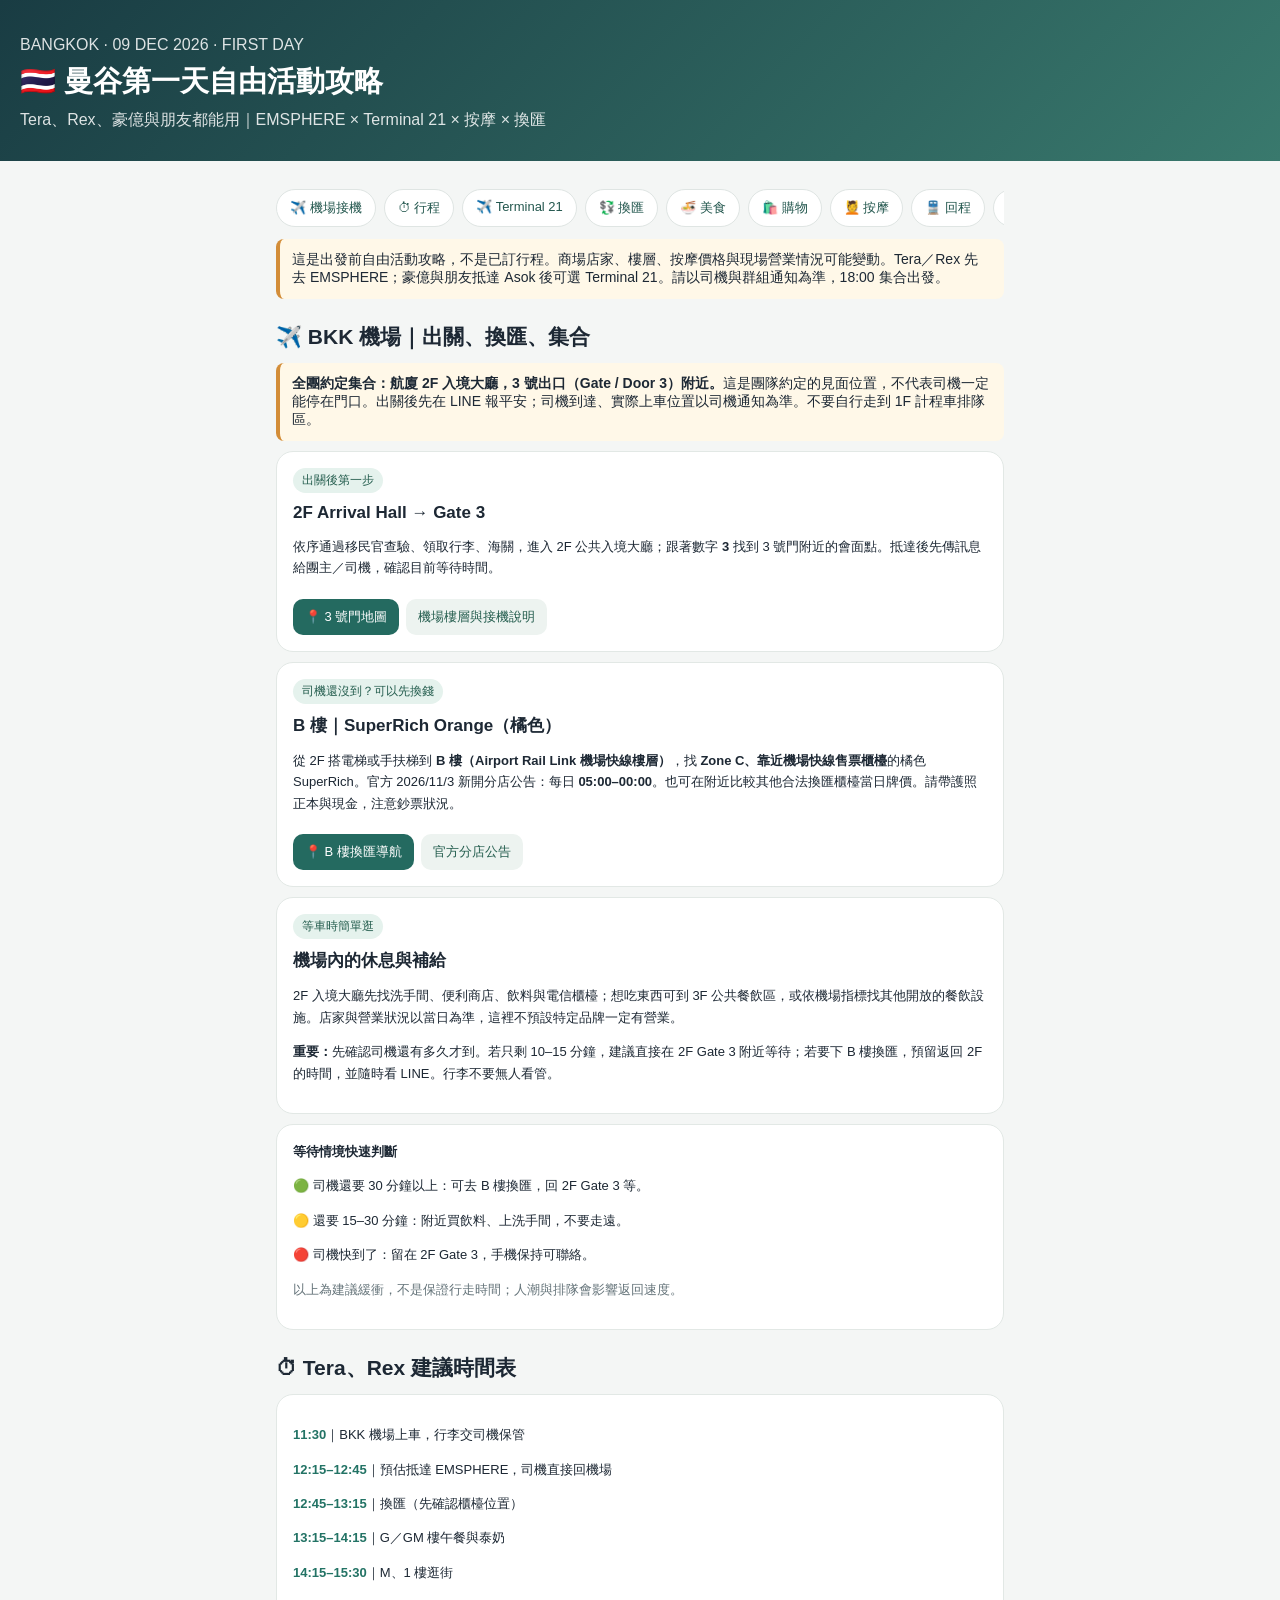
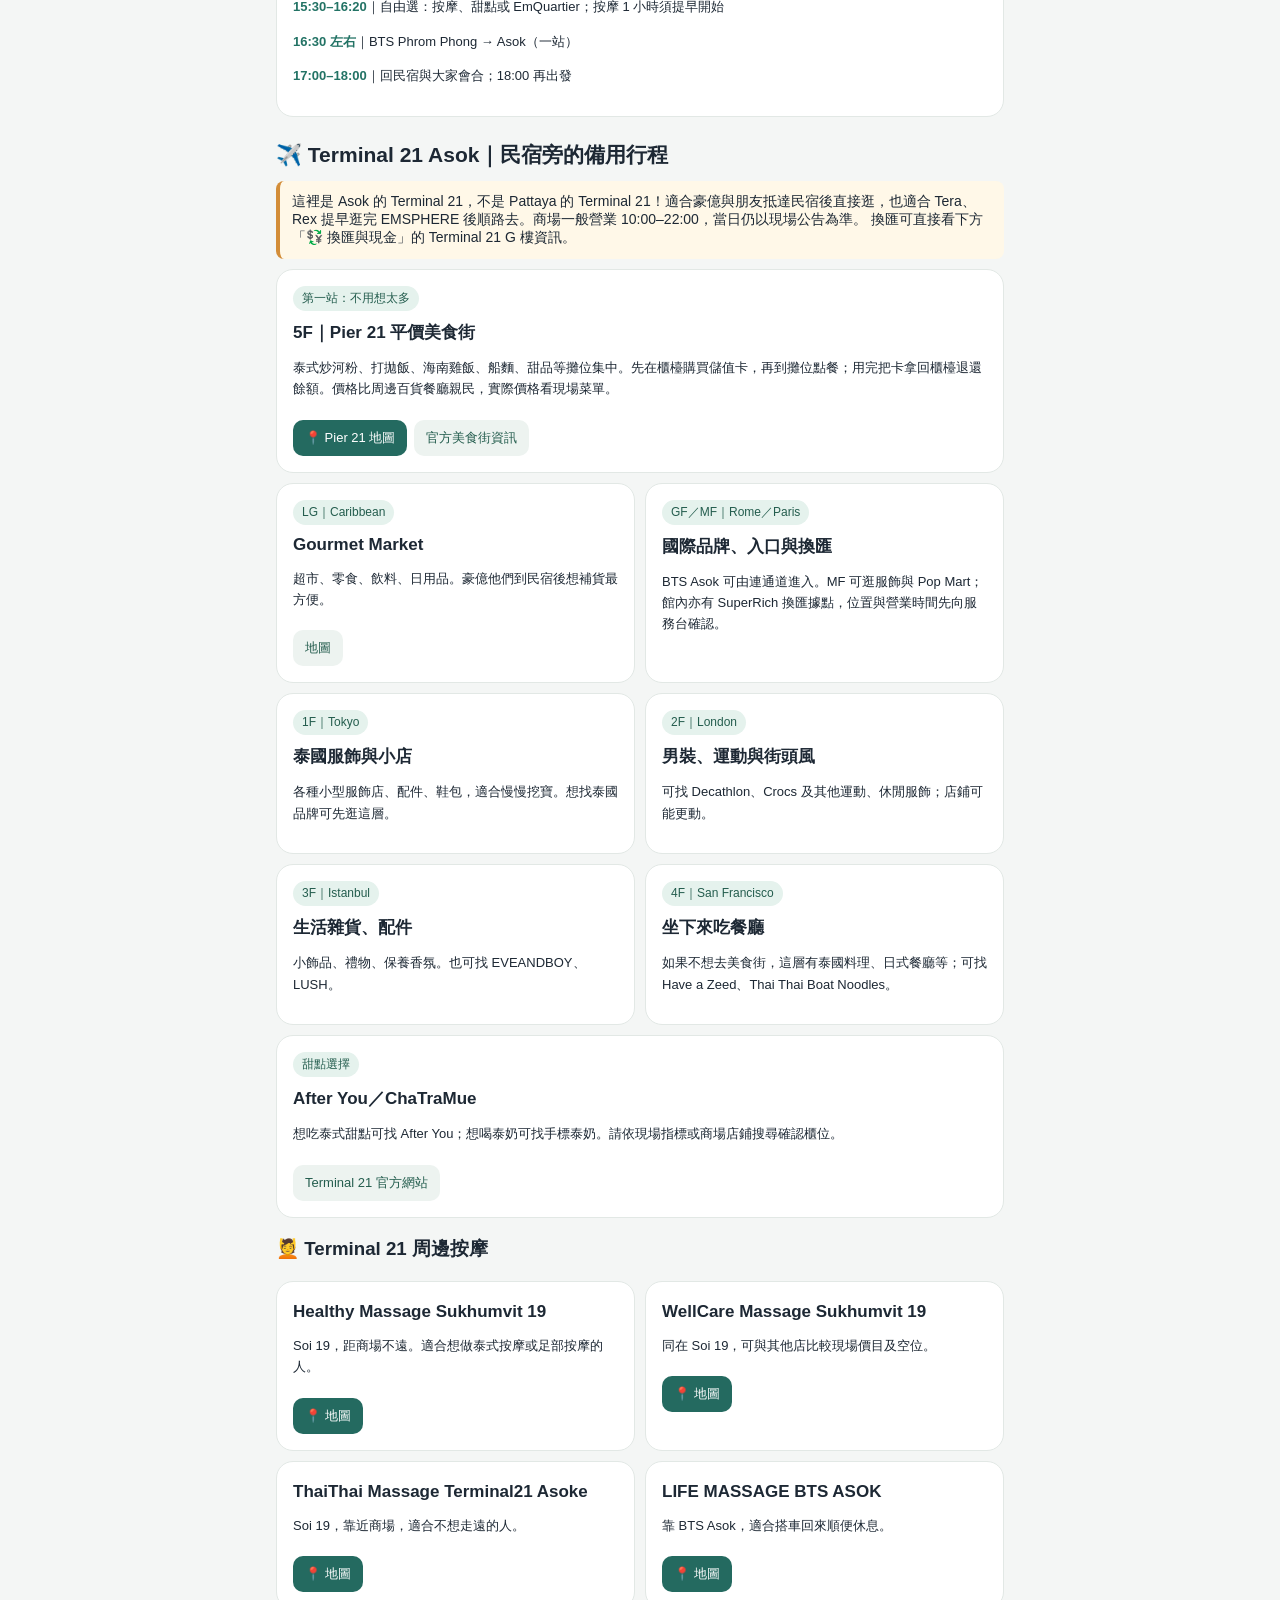
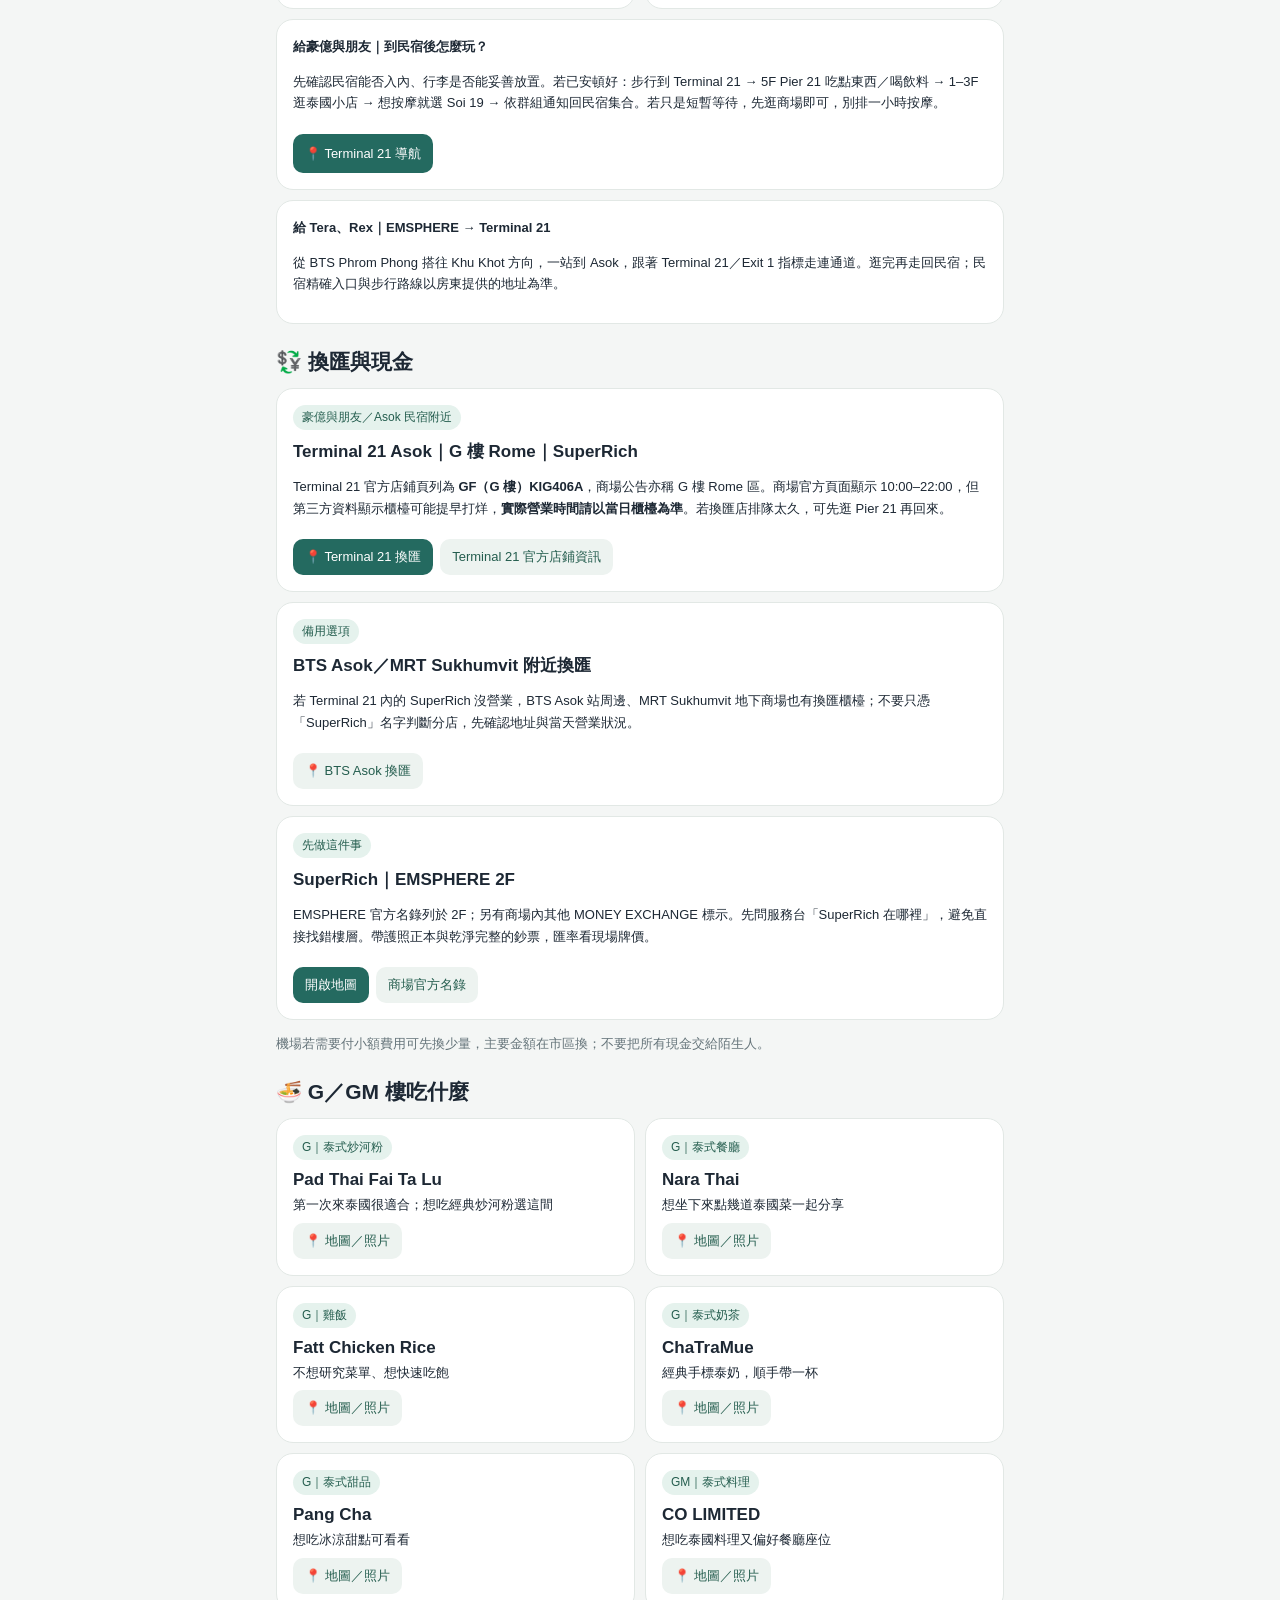
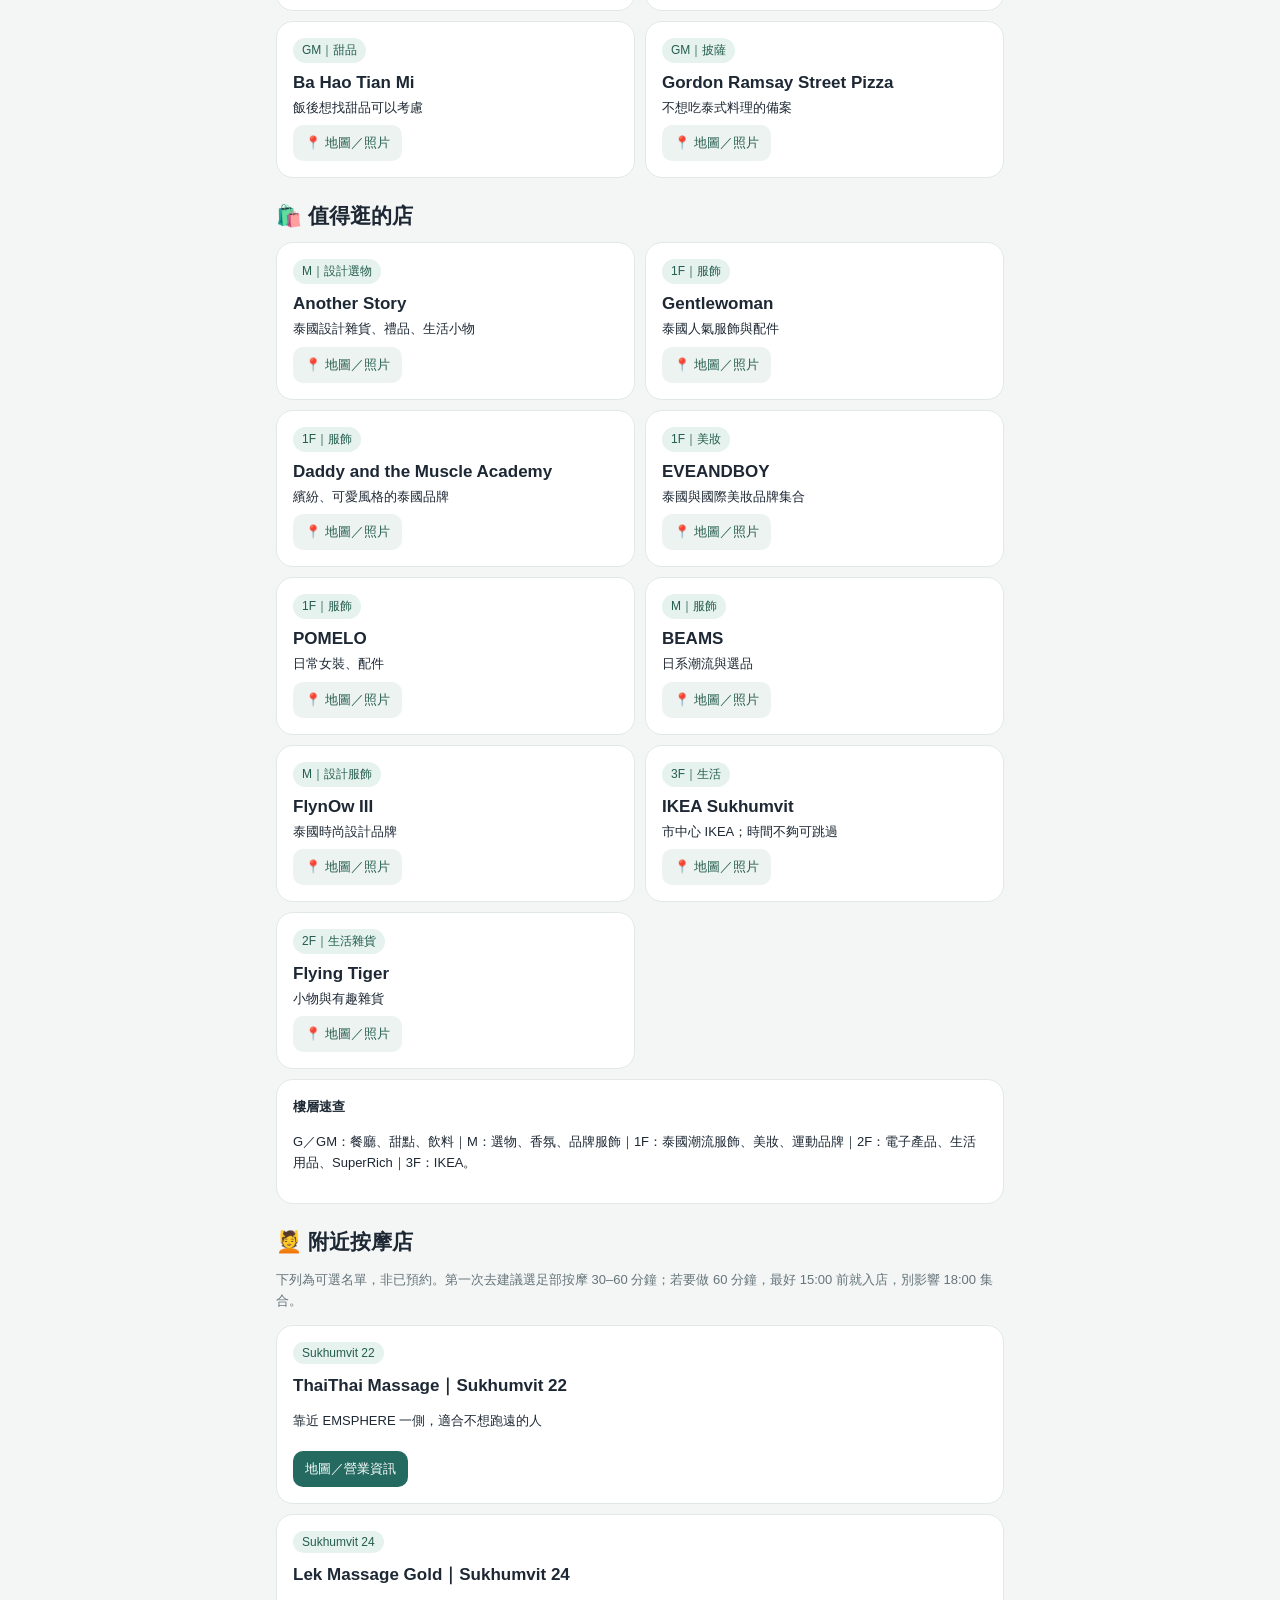
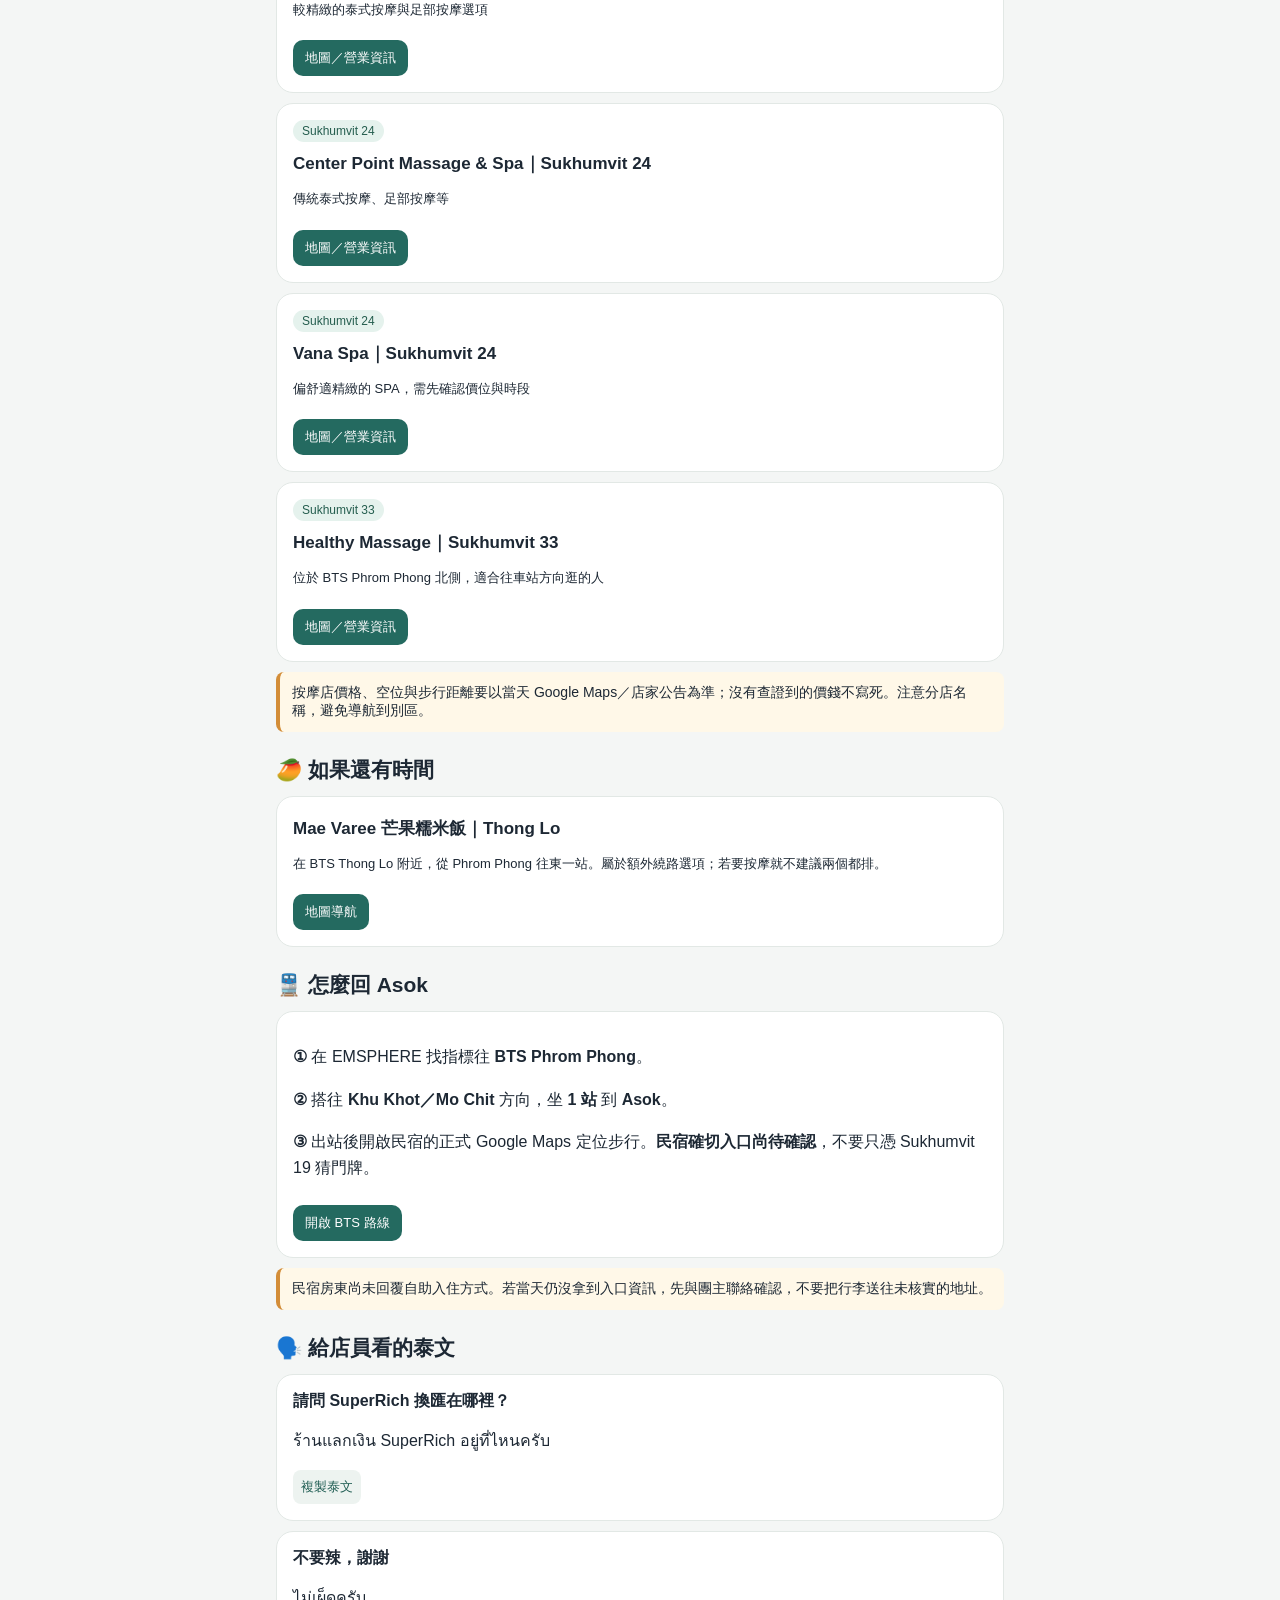
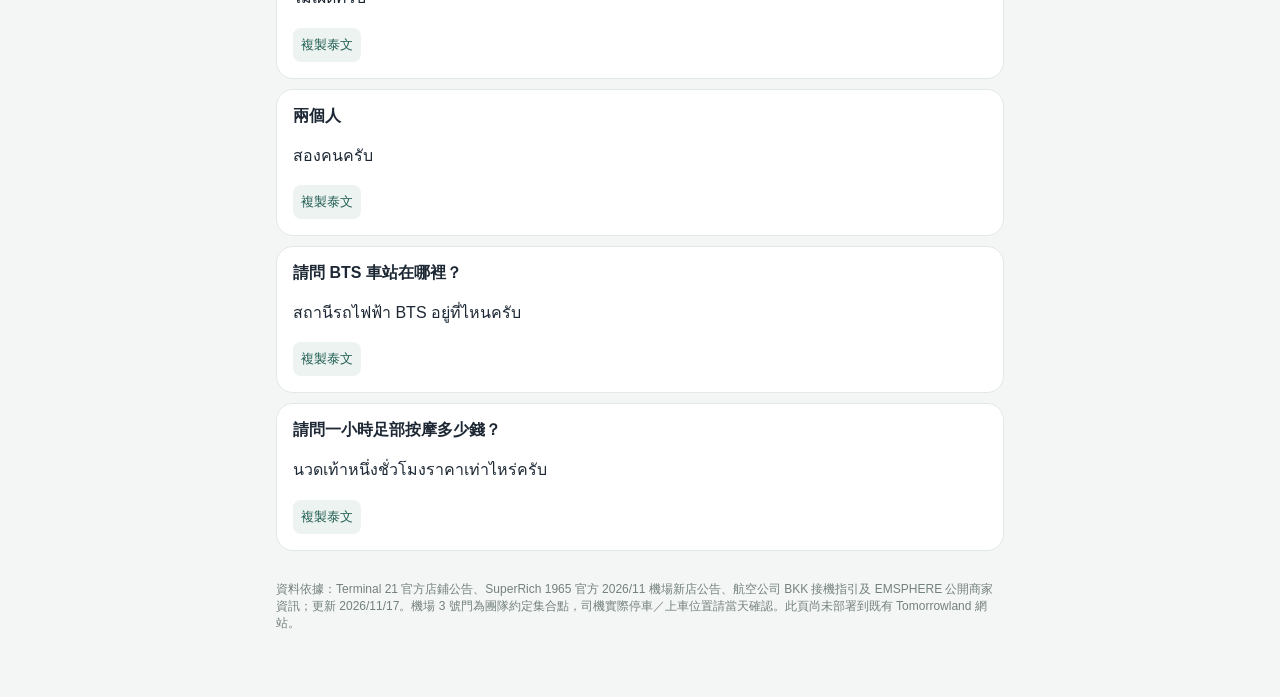
==== tera_rex_bangkok_guide.html @ 0cb1c737 "Test new Bangkok guide and website update" ====
<!DOCTYPE html>

<html lang="zh-Hant"><head><meta charset="utf-8"/><meta content="width=device-width,initial-scale=1" name="viewport"/><title>12/9 曼谷新手攻略｜EMSPHERE × Terminal 21</title><style>:root{font-family:-apple-system,BlinkMacSystemFont,'Noto Sans TC',sans-serif;color:#1d2834;background:#f4f6f5}*{box-sizing:border-box}body{margin:0}header{background:linear-gradient(135deg,#193c43,#39796d);color:white;padding:36px 20px 30px}main{max-width:760px;margin:auto;padding:16px 16px 65px}h1{font-size:29px;margin:8px 0}h2{font-size:21px;margin:24px 0 12px}.sub{opacity:.85}.nav{display:flex;gap:8px;overflow:auto;padding:12px 0;position:sticky;top:0;background:#f4f6f5;z-index:3}.nav a{white-space:nowrap;background:white;border:1px solid #dfe5e3;border-radius:30px;padding:9px 13px;text-decoration:none;color:#23574e;font-size:13px}.card{background:white;border:1px solid #e2e8e5;border-radius:17px;padding:16px;margin:10px 0;box-shadow:0 3px 10px #1232 0}.tag{display:inline-block;background:#e5f2ed;color:#245d4e;padding:4px 9px;border-radius:30px;font-size:12px;margin-bottom:6px}.muted{color:#65747a;font-size:13px}.btn{display:inline-block;padding:9px 12px;background:#246a60;color:white;text-decoration:none;border-radius:10px;font-size:13px;margin:7px 7px 0 0}.btn.secondary{background:#edf3f0;color:#245d4e}.time{font-weight:750;color:#237365}.itemtitle{font-weight:750;font-size:17px;margin:4px 0}.grid{display:grid;grid-template-columns:repeat(2,minmax(0,1fr));gap:10px}.grid .card{margin:0}.notice{border-left:4px solid #d38d38;padding:12px;background:#fff8e8;border-radius:8px;font-size:14px}.small{font-size:13px;line-height:1.65}p{line-height:1.65}button{border:0;background:#edf3f0;color:#225f55;padding:8px;border-radius:8px}footer{color:#73817d;font-size:12px;margin-top:30px}a{color:#236b61}details{background:white;border-radius:12px;padding:12px;margin:8px 0}summary{font-weight:650;cursor:pointer}@media(max-width:460px){.grid{grid-template-columns:1fr}header{padding-top:26px}h1{font-size:26px}}</style></head><body><header><div class="sub">BANGKOK · 09 DEC 2026 · FIRST DAY</div><h1>🇹🇭 曼谷第一天自由活動攻略</h1><div class="sub">Tera、Rex、豪億與朋友都能用｜EMSPHERE × Terminal 21 × 按摩 × 換匯</div></header><main><nav class="nav"><a href="#airport">✈️ 機場接機</a><a href="#route">⏱ 行程</a><a href="#terminal">✈️ Terminal 21</a><a href="#money">💱 換匯</a><a href="#food">🍜 美食</a><a href="#shop">🛍️ 購物</a><a href="#spa">💆 按摩</a><a href="#return">🚆 回程</a><a href="#thai">🗣️ 泰文</a></nav><div class="notice">這是出發前自由活動攻略，不是已訂行程。商場店家、樓層、按摩價格與現場營業情況可能變動。Tera／Rex 先去 EMSPHERE；豪億與朋友抵達 Asok 後可選 Terminal 21。請以司機與群組通知為準，18:00 集合出發。</div><section id="airport"><h2>✈️ BKK 機場｜出關、換匯、集合</h2><div class="notice"><strong>全團約定集合：航廈 2F 入境大廳，3 號出口（Gate / Door 3）附近。</strong>這是團隊約定的見面位置，不代表司機一定能停在門口。出關後先在 LINE 報平安；司機到達、實際上車位置以司機通知為準。不要自行走到 1F 計程車排隊區。</div><div class="card"><span class="tag">出關後第一步</span><div class="itemtitle">2F Arrival Hall → Gate 3</div><p class="small">依序通過移民官查驗、領取行李、海關，進入 2F 公共入境大廳；跟著數字 <strong>3</strong> 找到 3 號門附近的會面點。抵達後先傳訊息給團主／司機，確認目前等待時間。</p><a class="btn" href="https://www.google.com/maps/search/?api=1&amp;query=Suvarnabhumi+Airport+Arrival+Hall+Gate+3" rel="noopener" target="_blank">📍 3 號門地圖</a><a class="btn secondary" href="https://www.jal.co.jp/jp/en/inter/airport/bkk/info/" rel="noopener" target="_blank">機場樓層與接機說明</a></div><div class="card"><span class="tag">司機還沒到？可以先換錢</span><div class="itemtitle">B 樓｜SuperRich Orange（橘色）</div><p class="small">從 2F 搭電梯或手扶梯到 <strong>B 樓（Airport Rail Link 機場快線樓層）</strong>，找 <strong>Zone C、靠近機場快線售票櫃檯</strong>的橘色 SuperRich。官方 2026/11/3 新開分店公告：每日 <strong>05:00–00:00</strong>。也可在附近比較其他合法換匯櫃檯當日牌價。請帶護照正本與現金，注意鈔票狀況。</p><a class="btn" href="https://www.google.com/maps/search/?api=1&amp;query=SuperRich+Orange+Suvarnabhumi+Airport+Rail+Link+B+Floor+Zone+C" rel="noopener" target="_blank">📍 B 樓換匯導航</a><a class="btn secondary" href="https://www.superrich1965.com/en/news/airport-rail-link-now-open" rel="noopener" target="_blank">官方分店公告</a></div><div class="card"><span class="tag">等車時簡單逛</span><div class="itemtitle">機場內的休息與補給</div><p class="small">2F 入境大廳先找洗手間、便利商店、飲料與電信櫃檯；想吃東西可到 3F 公共餐飲區，或依機場指標找其他開放的餐飲設施。店家與營業狀況以當日為準，這裡不預設特定品牌一定有營業。</p><p class="small"><strong>重要：</strong>先確認司機還有多久才到。若只剩 10–15 分鐘，建議直接在 2F Gate 3 附近等待；若要下 B 樓換匯，預留返回 2F 的時間，並隨時看 LINE。行李不要無人看管。</p></div><div class="card small"><strong>等待情境快速判斷</strong><p>🟢 司機還要 30 分鐘以上：可去 B 樓換匯，回 2F Gate 3 等。</p><p>🟡 還要 15–30 分鐘：附近買飲料、上洗手間，不要走遠。</p><p>🔴 司機快到了：留在 2F Gate 3，手機保持可聯絡。</p><p class="muted">以上為建議緩衝，不是保證行走時間；人潮與排隊會影響返回速度。</p></div></section><section id="route"><h2>⏱ Tera、Rex 建議時間表</h2><div class="card small"><p><span class="time">11:30</span>｜BKK 機場上車，行李交司機保管</p><p><span class="time">12:15–12:45</span>｜預估抵達 EMSPHERE，司機直接回機場</p><p><span class="time">12:45–13:15</span>｜換匯（先確認櫃檯位置）</p><p><span class="time">13:15–14:15</span>｜G／GM 樓午餐與泰奶</p><p><span class="time">14:15–15:30</span>｜M、1 樓逛街</p><p><span class="time">15:30–16:20</span>｜自由選：按摩、甜點或 EmQuartier；按摩 1 小時須提早開始</p><p><span class="time">16:30 左右</span>｜BTS Phrom Phong → Asok（一站）</p><p><span class="time">17:00–18:00</span>｜回民宿與大家會合；18:00 再出發</p></div></section><section id="terminal"><h2>✈️ Terminal 21 Asok｜民宿旁的備用行程</h2><div class="notice">這裡是 Asok 的 Terminal 21，不是 Pattaya 的 Terminal 21！適合豪億與朋友抵達民宿後直接逛，也適合 Tera、Rex 提早逛完 EMSPHERE 後順路去。商場一般營業 10:00–22:00，當日仍以現場公告為準。 換匯可直接看下方「💱 換匯與現金」的 Terminal 21 G 樓資訊。</div><div class="card"><span class="tag">第一站：不用想太多</span><div class="itemtitle">5F｜Pier 21 平價美食街</div><p class="small">泰式炒河粉、打拋飯、海南雞飯、船麵、甜品等攤位集中。先在櫃檯購買儲值卡，再到攤位點餐；用完把卡拿回櫃檯退還餘額。價格比周邊百貨餐廳親民，實際價格看現場菜單。</p><a class="btn" href="https://www.google.com/maps/search/?api=1&amp;query=Pier+21+Food+Court+Terminal+21+Asok" rel="noopener" target="_blank">📍 Pier 21 地圖</a><a class="btn secondary" href="https://www.terminal21.co.th/asok/shop/pier21/en" rel="noopener" target="_blank">官方美食街資訊</a></div><div class="grid"><article class="card"><span class="tag">LG｜Caribbean</span><div class="itemtitle">Gourmet Market</div><p class="small">超市、零食、飲料、日用品。豪億他們到民宿後想補貨最方便。</p><a class="btn secondary" href="https://www.google.com/maps/search/?api=1&amp;query=Gourmet+Market+Terminal+21+Asok" rel="noopener" target="_blank">地圖</a></article><article class="card"><span class="tag">GF／MF｜Rome／Paris</span><div class="itemtitle">國際品牌、入口與換匯</div><p class="small">BTS Asok 可由連通道進入。MF 可逛服飾與 Pop Mart；館內亦有 SuperRich 換匯據點，位置與營業時間先向服務台確認。</p></article><article class="card"><span class="tag">1F｜Tokyo</span><div class="itemtitle">泰國服飾與小店</div><p class="small">各種小型服飾店、配件、鞋包，適合慢慢挖寶。想找泰國品牌可先逛這層。</p></article><article class="card"><span class="tag">2F｜London</span><div class="itemtitle">男裝、運動與街頭風</div><p class="small">可找 Decathlon、Crocs 及其他運動、休閒服飾；店鋪可能更動。</p></article><article class="card"><span class="tag">3F｜Istanbul</span><div class="itemtitle">生活雜貨、配件</div><p class="small">小飾品、禮物、保養香氛。也可找 EVEANDBOY、LUSH。</p></article><article class="card"><span class="tag">4F｜San Francisco</span><div class="itemtitle">坐下來吃餐廳</div><p class="small">如果不想去美食街，這層有泰國料理、日式餐廳等；可找 Have a Zeed、Thai Thai Boat Noodles。</p></article></div><div class="card"><span class="tag">甜點選擇</span><div class="itemtitle">After You／ChaTraMue</div><p class="small">想吃泰式甜點可找 After You；想喝泰奶可找手標泰奶。請依現場指標或商場店鋪搜尋確認櫃位。</p><a class="btn secondary" href="https://www.terminal21.co.th/asok/" rel="noopener" target="_blank">Terminal 21 官方網站</a></div><h3>💆 Terminal 21 周邊按摩</h3><div class="grid"><article class="card"><div class="itemtitle">Healthy Massage Sukhumvit 19</div><p class="small">Soi 19，距商場不遠。適合想做泰式按摩或足部按摩的人。</p><a class="btn" href="https://www.google.com/maps/search/?api=1&amp;query=Healthy+Massage+Sukhumvit+19+Bangkok" rel="noopener" target="_blank">📍 地圖</a></article><article class="card"><div class="itemtitle">WellCare Massage Sukhumvit 19</div><p class="small">同在 Soi 19，可與其他店比較現場價目及空位。</p><a class="btn" href="https://www.google.com/maps/search/?api=1&amp;query=WellCare+Massage+Sukhumvit+19+Bangkok" rel="noopener" target="_blank">📍 地圖</a></article><article class="card"><div class="itemtitle">ThaiThai Massage Terminal21 Asoke</div><p class="small">Soi 19，靠近商場，適合不想走遠的人。</p><a class="btn" href="https://www.google.com/maps/search/?api=1&amp;query=ThaiThai+Massage+Terminal21+Asoke" rel="noopener" target="_blank">📍 地圖</a></article><article class="card"><div class="itemtitle">LIFE MASSAGE BTS ASOK</div><p class="small">靠 BTS Asok，適合搭車回來順便休息。</p><a class="btn" href="https://www.google.com/maps/search/?api=1&amp;query=LIFE+MASSAGE+BTS+ASOK+Bangkok" rel="noopener" target="_blank">📍 地圖</a></article></div><div class="card small"><strong>給豪億與朋友｜到民宿後怎麼玩？</strong><p>先確認民宿能否入內、行李是否能妥善放置。若已安頓好：步行到 Terminal 21 → 5F Pier 21 吃點東西／喝飲料 → 1–3F 逛泰國小店 → 想按摩就選 Soi 19 → 依群組通知回民宿集合。若只是短暫等待，先逛商場即可，別排一小時按摩。</p><a class="btn" href="https://www.google.com/maps/search/?api=1&amp;query=Terminal+21+Asok+Bangkok" rel="noopener" target="_blank">📍 Terminal 21 導航</a></div><div class="card small"><strong>給 Tera、Rex｜EMSPHERE → Terminal 21</strong><p>從 BTS Phrom Phong 搭往 Khu Khot 方向，一站到 Asok，跟著 Terminal 21／Exit 1 指標走連通道。逛完再走回民宿；民宿精確入口與步行路線以房東提供的地址為準。</p></div></section><section id="money"><h2>💱 換匯與現金</h2><div class="card"><span class="tag">豪億與朋友／Asok 民宿附近</span><div class="itemtitle">Terminal 21 Asok｜G 樓 Rome｜SuperRich</div><p class="small">Terminal 21 官方店鋪頁列為 <strong>GF（G 樓）KIG406A</strong>，商場公告亦稱 G 樓 Rome 區。商場官方頁面顯示 10:00–22:00，但第三方資料顯示櫃檯可能提早打烊，<strong>實際營業時間請以當日櫃檯為準</strong>。若換匯店排隊太久，可先逛 Pier 21 再回來。</p><a class="btn" href="https://www.google.com/maps/search/?api=1&amp;query=Superrich+Thailand+Terminal+21+Asok+G+Floor" rel="noopener" target="_blank">📍 Terminal 21 換匯</a><a class="btn secondary" href="https://www.terminal21.co.th/asok/shop/detail/en/1144/superrich" rel="noopener" target="_blank">Terminal 21 官方店鋪資訊</a></div><div class="card"><span class="tag">備用選項</span><div class="itemtitle">BTS Asok／MRT Sukhumvit 附近換匯</div><p class="small">若 Terminal 21 內的 SuperRich 沒營業，BTS Asok 站周邊、MRT Sukhumvit 地下商場也有換匯櫃檯；不要只憑「SuperRich」名字判斷分店，先確認地址與當天營業狀況。</p><a class="btn secondary" href="https://www.google.com/maps/search/?api=1&amp;query=SuperRich+Exchange+BTS+Asok+Station" rel="noopener" target="_blank">📍 BTS Asok 換匯</a></div><div class="card"><span class="tag">先做這件事</span><div class="itemtitle">SuperRich｜EMSPHERE 2F</div><p class="small">EMSPHERE 官方名錄列於 2F；另有商場內其他 MONEY EXCHANGE 標示。先問服務台「SuperRich 在哪裡」，避免直接找錯樓層。帶護照正本與乾淨完整的鈔票，匯率看現場牌價。</p><a class="btn" href="https://www.google.com/maps/search/?api=1&amp;query=SuperRich+EMSPHERE+Bangkok" target="_blank">開啟地圖</a><a class="btn secondary" href="https://emsphere.co.th/directory/" target="_blank">商場官方名錄</a></div><p class="muted">機場若需要付小額費用可先換少量，主要金額在市區換；不要把所有現金交給陌生人。</p></section><section id="food"><h2>🍜 G／GM 樓吃什麼</h2><div class="grid" id="foods"></div></section><section id="shop"><h2>🛍️ 值得逛的店</h2><div class="grid" id="shops"></div><div class="card small"><strong>樓層速查</strong><p>G／GM：餐廳、甜點、飲料｜M：選物、香氛、品牌服飾｜1F：泰國潮流服飾、美妝、運動品牌｜2F：電子產品、生活用品、SuperRich｜3F：IKEA。</p></div></section><section id="spa"><h2>💆 附近按摩店</h2><p class="muted">下列為可選名單，非已預約。第一次去建議選足部按摩 30–60 分鐘；若要做 60 分鐘，最好 15:00 前就入店，別影響 18:00 集合。</p><div id="spas"></div><div class="notice">按摩店價格、空位與步行距離要以當天 Google Maps／店家公告為準；沒有查證到的價錢不寫死。注意分店名稱，避免導航到別區。</div></section><section id="extra"><h2>🥭 如果還有時間</h2><div class="card"><div class="itemtitle">Mae Varee 芒果糯米飯｜Thong Lo</div><p class="small">在 BTS Thong Lo 附近，從 Phrom Phong 往東一站。屬於額外繞路選項；若要按摩就不建議兩個都排。</p><a class="btn" href="https://www.google.com/maps/search/?api=1&amp;query=Mae+Varee+Mango+Sticky+Rice+Thong+Lo" target="_blank">地圖導航</a></div></section><section id="return"><h2>🚆 怎麼回 Asok</h2><div class="card"><p><strong>①</strong> 在 EMSPHERE 找指標往 <strong>BTS Phrom Phong</strong>。</p><p><strong>②</strong> 搭往 <strong>Khu Khot／Mo Chit</strong> 方向，坐 <strong>1 站</strong> 到 <strong>Asok</strong>。</p><p><strong>③</strong> 出站後開啟民宿的正式 Google Maps 定位步行。<strong>民宿確切入口尚待確認</strong>，不要只憑 Sukhumvit 19 猜門牌。</p><a class="btn" href="https://www.google.com/maps/dir/?api=1&amp;origin=BTS+Phrom+Phong+Bangkok&amp;destination=BTS+Asok+Bangkok&amp;travelmode=transit" target="_blank">開啟 BTS 路線</a></div><div class="notice">民宿房東尚未回覆自助入住方式。若當天仍沒拿到入口資訊，先與團主聯絡確認，不要把行李送往未核實的地址。</div></section><section id="thai"><h2>🗣️ 給店員看的泰文</h2><div id="phrases"></div></section><footer>資料依據：Terminal 21 官方店鋪公告、SuperRich 1965 官方 2026/11 機場新店公告、航空公司 BKK 接機指引及 EMSPHERE 公開商家資訊；更新 2026/11/17。機場 3 號門為團隊約定集合點，司機實際停車／上車位置請當天確認。此頁尚未部署到既有 Tomorrowland 網站。</footer></main><script>const food=[['Pad Thai Fai Ta Lu','G｜泰式炒河粉','第一次來泰國很適合；想吃經典炒河粉選這間'],['Nara Thai','G｜泰式餐廳','想坐下來點幾道泰國菜一起分享'],['Fatt Chicken Rice','G｜雞飯','不想研究菜單、想快速吃飽'],['ChaTraMue','G｜泰式奶茶','經典手標泰奶，順手帶一杯'],['Pang Cha','G｜泰式甜品','想吃冰涼甜點可看看'],['CO LIMITED','GM｜泰式料理','想吃泰國料理又偏好餐廳座位'],['Ba Hao Tian Mi','GM｜甜品','飯後想找甜品可以考慮'],['Gordon Ramsay Street Pizza','GM｜披薩','不想吃泰式料理的備案']];const shops=[['Another Story','M｜設計選物','泰國設計雜貨、禮品、生活小物'],['Gentlewoman','1F｜服飾','泰國人氣服飾與配件'],['Daddy and the Muscle Academy','1F｜服飾','繽紛、可愛風格的泰國品牌'],['EVEANDBOY','1F｜美妝','泰國與國際美妝品牌集合'],['POMELO','1F｜服飾','日常女裝、配件'],['BEAMS','M｜服飾','日系潮流與選品'],['FlynOw III','M｜設計服飾','泰國時尚設計品牌'],['IKEA Sukhumvit','3F｜生活','市中心 IKEA；時間不夠可跳過'],['Flying Tiger','2F｜生活雜貨','小物與有趣雜貨']];const spas=[['ThaiThai Massage｜Sukhumvit 22','Sukhumvit 22','靠近 EMSPHERE 一側，適合不想跑遠的人'],['Lek Massage Gold｜Sukhumvit 24','Sukhumvit 24','較精緻的泰式按摩與足部按摩選項'],['Center Point Massage & Spa｜Sukhumvit 24','Sukhumvit 24','傳統泰式按摩、足部按摩等'],['Vana Spa｜Sukhumvit 24','Sukhumvit 24','偏舒適精緻的 SPA，需先確認價位與時段'],['Healthy Massage｜Sukhumvit 33','Sukhumvit 33','位於 BTS Phrom Phong 北側，適合往車站方向逛的人']];function card(x){let q=encodeURIComponent(x[0]+' EMSPHERE Bangkok');return `<article class="card"><span class="tag">${x[1]}</span><div class="itemtitle">${x[0]}</div><div class="small">${x[2]}</div><a class="btn secondary" href="https://www.google.com/maps/search/?api=1&query=${q}" target="_blank">📍 地圖／照片</a></article>`}document.getElementById('foods').innerHTML=food.map(card).join('');document.getElementById('shops').innerHTML=shops.map(card).join('');document.getElementById('spas').innerHTML=spas.map(x=>`<article class="card"><span class="tag">${x[1]}</span><div class="itemtitle">${x[0]}</div><p class="small">${x[2]}</p><a class="btn" href="https://www.google.com/maps/search/?api=1&query=${encodeURIComponent(x[0]+' Bangkok')}" target="_blank">地圖／營業資訊</a></article>`).join('');const phrases=[['請問 SuperRich 換匯在哪裡？','ร้านแลกเงิน SuperRich อยู่ที่ไหนครับ'],['不要辣，謝謝','ไม่เผ็ดครับ'],['兩個人','สองคนครับ'],['請問 BTS 車站在哪裡？','สถานีรถไฟฟ้า BTS อยู่ที่ไหนครับ'],['請問一小時足部按摩多少錢？','นวดเท้าหนึ่งชั่วโมงราคาเท่าไหร่ครับ']];document.getElementById('phrases').innerHTML=phrases.map(x=>`<div class="card"><strong>${x[0]}</strong><p lang="th">${x[1]}</p><button onclick="navigator.clipboard?.writeText(this.previousElementSibling.textContent);this.textContent='已複製'">複製泰文</button></div>`).join('');</script></body></html>
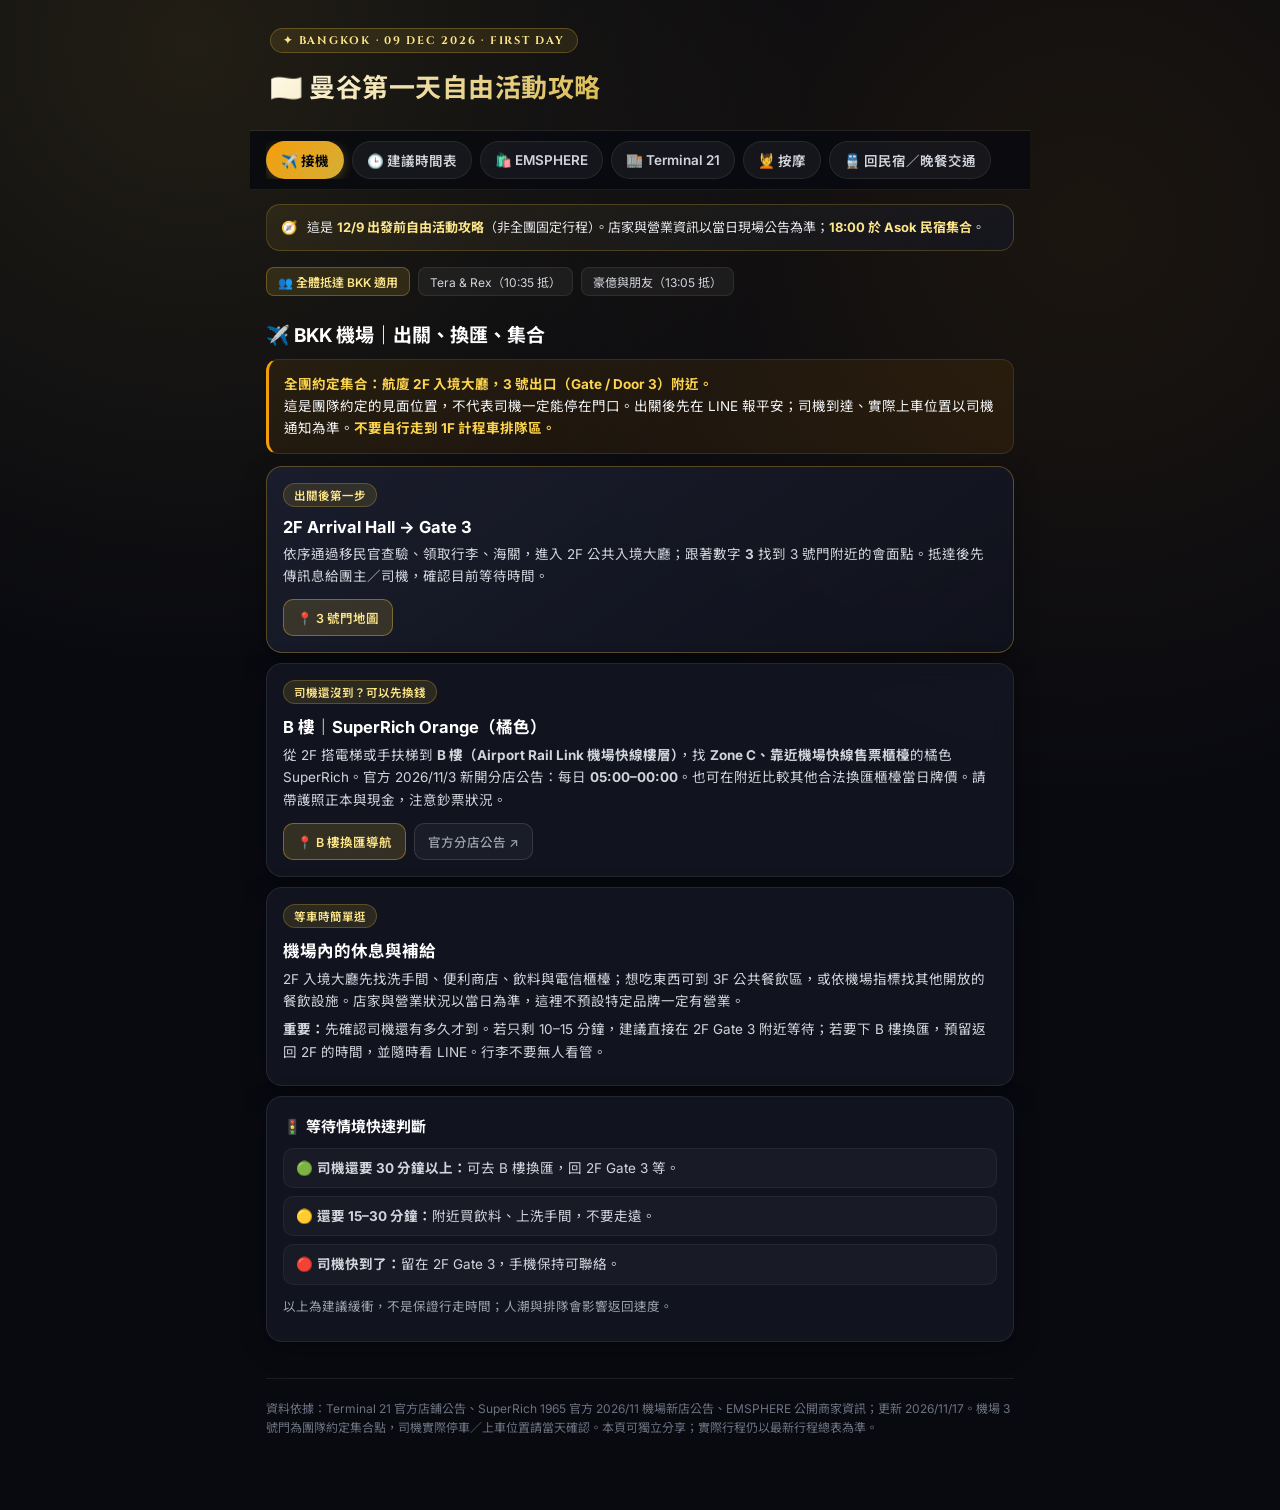
==== commit 7a5a05dc: "Rename tera_rex_bangkok_guide.html.html to tera_rex_bangkok_guide.html" ====
--- a/tera_rex_bangkok_guide.html
+++ b/tera_rex_bangkok_guide.html
@@ -1,3 +1,891 @@
 <!DOCTYPE html>
-
-<html lang="zh-Hant"><head><meta charset="utf-8"/><meta content="width=device-width,initial-scale=1" name="viewport"/><title>12/9 曼谷新手攻略｜EMSPHERE × Terminal 21</title><style>:root{font-family:-apple-system,BlinkMacSystemFont,'Noto Sans TC',sans-serif;color:#1d2834;background:#f4f6f5}*{box-sizing:border-box}body{margin:0}header{background:linear-gradient(135deg,#193c43,#39796d);color:white;padding:36px 20px 30px}main{max-width:760px;margin:auto;padding:16px 16px 65px}h1{font-size:29px;margin:8px 0}h2{font-size:21px;margin:24px 0 12px}.sub{opacity:.85}.nav{display:flex;gap:8px;overflow:auto;padding:12px 0;position:sticky;top:0;background:#f4f6f5;z-index:3}.nav a{white-space:nowrap;background:white;border:1px solid #dfe5e3;border-radius:30px;padding:9px 13px;text-decoration:none;color:#23574e;font-size:13px}.card{background:white;border:1px solid #e2e8e5;border-radius:17px;padding:16px;margin:10px 0;box-shadow:0 3px 10px #1232 0}.tag{display:inline-block;background:#e5f2ed;color:#245d4e;padding:4px 9px;border-radius:30px;font-size:12px;margin-bottom:6px}.muted{color:#65747a;font-size:13px}.btn{display:inline-block;padding:9px 12px;background:#246a60;color:white;text-decoration:none;border-radius:10px;font-size:13px;margin:7px 7px 0 0}.btn.secondary{background:#edf3f0;color:#245d4e}.time{font-weight:750;color:#237365}.itemtitle{font-weight:750;font-size:17px;margin:4px 0}.grid{display:grid;grid-template-columns:repeat(2,minmax(0,1fr));gap:10px}.grid .card{margin:0}.notice{border-left:4px solid #d38d38;padding:12px;background:#fff8e8;border-radius:8px;font-size:14px}.small{font-size:13px;line-height:1.65}p{line-height:1.65}button{border:0;background:#edf3f0;color:#225f55;padding:8px;border-radius:8px}footer{color:#73817d;font-size:12px;margin-top:30px}a{color:#236b61}details{background:white;border-radius:12px;padding:12px;margin:8px 0}summary{font-weight:650;cursor:pointer}@media(max-width:460px){.grid{grid-template-columns:1fr}header{padding-top:26px}h1{font-size:26px}}</style></head><body><header><div class="sub">BANGKOK · 09 DEC 2026 · FIRST DAY</div><h1>🇹🇭 曼谷第一天自由活動攻略</h1><div class="sub">Tera、Rex、豪億與朋友都能用｜EMSPHERE × Terminal 21 × 按摩 × 換匯</div></header><main><nav class="nav"><a href="#airport">✈️ 機場接機</a><a href="#route">⏱ 行程</a><a href="#terminal">✈️ Terminal 21</a><a href="#money">💱 換匯</a><a href="#food">🍜 美食</a><a href="#shop">🛍️ 購物</a><a href="#spa">💆 按摩</a><a href="#return">🚆 回程</a><a href="#thai">🗣️ 泰文</a></nav><div class="notice">這是出發前自由活動攻略，不是已訂行程。商場店家、樓層、按摩價格與現場營業情況可能變動。Tera／Rex 先去 EMSPHERE；豪億與朋友抵達 Asok 後可選 Terminal 21。請以司機與群組通知為準，18:00 集合出發。</div><section id="airport"><h2>✈️ BKK 機場｜出關、換匯、集合</h2><div class="notice"><strong>全團約定集合：航廈 2F 入境大廳，3 號出口（Gate / Door 3）附近。</strong>這是團隊約定的見面位置，不代表司機一定能停在門口。出關後先在 LINE 報平安；司機到達、實際上車位置以司機通知為準。不要自行走到 1F 計程車排隊區。</div><div class="card"><span class="tag">出關後第一步</span><div class="itemtitle">2F Arrival Hall → Gate 3</div><p class="small">依序通過移民官查驗、領取行李、海關，進入 2F 公共入境大廳；跟著數字 <strong>3</strong> 找到 3 號門附近的會面點。抵達後先傳訊息給團主／司機，確認目前等待時間。</p><a class="btn" href="https://www.google.com/maps/search/?api=1&amp;query=Suvarnabhumi+Airport+Arrival+Hall+Gate+3" rel="noopener" target="_blank">📍 3 號門地圖</a><a class="btn secondary" href="https://www.jal.co.jp/jp/en/inter/airport/bkk/info/" rel="noopener" target="_blank">機場樓層與接機說明</a></div><div class="card"><span class="tag">司機還沒到？可以先換錢</span><div class="itemtitle">B 樓｜SuperRich Orange（橘色）</div><p class="small">從 2F 搭電梯或手扶梯到 <strong>B 樓（Airport Rail Link 機場快線樓層）</strong>，找 <strong>Zone C、靠近機場快線售票櫃檯</strong>的橘色 SuperRich。官方 2026/11/3 新開分店公告：每日 <strong>05:00–00:00</strong>。也可在附近比較其他合法換匯櫃檯當日牌價。請帶護照正本與現金，注意鈔票狀況。</p><a class="btn" href="https://www.google.com/maps/search/?api=1&amp;query=SuperRich+Orange+Suvarnabhumi+Airport+Rail+Link+B+Floor+Zone+C" rel="noopener" target="_blank">📍 B 樓換匯導航</a><a class="btn secondary" href="https://www.superrich1965.com/en/news/airport-rail-link-now-open" rel="noopener" target="_blank">官方分店公告</a></div><div class="card"><span class="tag">等車時簡單逛</span><div class="itemtitle">機場內的休息與補給</div><p class="small">2F 入境大廳先找洗手間、便利商店、飲料與電信櫃檯；想吃東西可到 3F 公共餐飲區，或依機場指標找其他開放的餐飲設施。店家與營業狀況以當日為準，這裡不預設特定品牌一定有營業。</p><p class="small"><strong>重要：</strong>先確認司機還有多久才到。若只剩 10–15 分鐘，建議直接在 2F Gate 3 附近等待；若要下 B 樓換匯，預留返回 2F 的時間，並隨時看 LINE。行李不要無人看管。</p></div><div class="card small"><strong>等待情境快速判斷</strong><p>🟢 司機還要 30 分鐘以上：可去 B 樓換匯，回 2F Gate 3 等。</p><p>🟡 還要 15–30 分鐘：附近買飲料、上洗手間，不要走遠。</p><p>🔴 司機快到了：留在 2F Gate 3，手機保持可聯絡。</p><p class="muted">以上為建議緩衝，不是保證行走時間；人潮與排隊會影響返回速度。</p></div></section><section id="route"><h2>⏱ Tera、Rex 建議時間表</h2><div class="card small"><p><span class="time">11:30</span>｜BKK 機場上車，行李交司機保管</p><p><span class="time">12:15–12:45</span>｜預估抵達 EMSPHERE，司機直接回機場</p><p><span class="time">12:45–13:15</span>｜換匯（先確認櫃檯位置）</p><p><span class="time">13:15–14:15</span>｜G／GM 樓午餐與泰奶</p><p><span class="time">14:15–15:30</span>｜M、1 樓逛街</p><p><span class="time">15:30–16:20</span>｜自由選：按摩、甜點或 EmQuartier；按摩 1 小時須提早開始</p><p><span class="time">16:30 左右</span>｜BTS Phrom Phong → Asok（一站）</p><p><span class="time">17:00–18:00</span>｜回民宿與大家會合；18:00 再出發</p></div></section><section id="terminal"><h2>✈️ Terminal 21 Asok｜民宿旁的備用行程</h2><div class="notice">這裡是 Asok 的 Terminal 21，不是 Pattaya 的 Terminal 21！適合豪億與朋友抵達民宿後直接逛，也適合 Tera、Rex 提早逛完 EMSPHERE 後順路去。商場一般營業 10:00–22:00，當日仍以現場公告為準。 換匯可直接看下方「💱 換匯與現金」的 Terminal 21 G 樓資訊。</div><div class="card"><span class="tag">第一站：不用想太多</span><div class="itemtitle">5F｜Pier 21 平價美食街</div><p class="small">泰式炒河粉、打拋飯、海南雞飯、船麵、甜品等攤位集中。先在櫃檯購買儲值卡，再到攤位點餐；用完把卡拿回櫃檯退還餘額。價格比周邊百貨餐廳親民，實際價格看現場菜單。</p><a class="btn" href="https://www.google.com/maps/search/?api=1&amp;query=Pier+21+Food+Court+Terminal+21+Asok" rel="noopener" target="_blank">📍 Pier 21 地圖</a><a class="btn secondary" href="https://www.terminal21.co.th/asok/shop/pier21/en" rel="noopener" target="_blank">官方美食街資訊</a></div><div class="grid"><article class="card"><span class="tag">LG｜Caribbean</span><div class="itemtitle">Gourmet Market</div><p class="small">超市、零食、飲料、日用品。豪億他們到民宿後想補貨最方便。</p><a class="btn secondary" href="https://www.google.com/maps/search/?api=1&amp;query=Gourmet+Market+Terminal+21+Asok" rel="noopener" target="_blank">地圖</a></article><article class="card"><span class="tag">GF／MF｜Rome／Paris</span><div class="itemtitle">國際品牌、入口與換匯</div><p class="small">BTS Asok 可由連通道進入。MF 可逛服飾與 Pop Mart；館內亦有 SuperRich 換匯據點，位置與營業時間先向服務台確認。</p></article><article class="card"><span class="tag">1F｜Tokyo</span><div class="itemtitle">泰國服飾與小店</div><p class="small">各種小型服飾店、配件、鞋包，適合慢慢挖寶。想找泰國品牌可先逛這層。</p></article><article class="card"><span class="tag">2F｜London</span><div class="itemtitle">男裝、運動與街頭風</div><p class="small">可找 Decathlon、Crocs 及其他運動、休閒服飾；店鋪可能更動。</p></article><article class="card"><span class="tag">3F｜Istanbul</span><div class="itemtitle">生活雜貨、配件</div><p class="small">小飾品、禮物、保養香氛。也可找 EVEANDBOY、LUSH。</p></article><article class="card"><span class="tag">4F｜San Francisco</span><div class="itemtitle">坐下來吃餐廳</div><p class="small">如果不想去美食街，這層有泰國料理、日式餐廳等；可找 Have a Zeed、Thai Thai Boat Noodles。</p></article></div><div class="card"><span class="tag">甜點選擇</span><div class="itemtitle">After You／ChaTraMue</div><p class="small">想吃泰式甜點可找 After You；想喝泰奶可找手標泰奶。請依現場指標或商場店鋪搜尋確認櫃位。</p><a class="btn secondary" href="https://www.terminal21.co.th/asok/" rel="noopener" target="_blank">Terminal 21 官方網站</a></div><h3>💆 Terminal 21 周邊按摩</h3><div class="grid"><article class="card"><div class="itemtitle">Healthy Massage Sukhumvit 19</div><p class="small">Soi 19，距商場不遠。適合想做泰式按摩或足部按摩的人。</p><a class="btn" href="https://www.google.com/maps/search/?api=1&amp;query=Healthy+Massage+Sukhumvit+19+Bangkok" rel="noopener" target="_blank">📍 地圖</a></article><article class="card"><div class="itemtitle">WellCare Massage Sukhumvit 19</div><p class="small">同在 Soi 19，可與其他店比較現場價目及空位。</p><a class="btn" href="https://www.google.com/maps/search/?api=1&amp;query=WellCare+Massage+Sukhumvit+19+Bangkok" rel="noopener" target="_blank">📍 地圖</a></article><article class="card"><div class="itemtitle">ThaiThai Massage Terminal21 Asoke</div><p class="small">Soi 19，靠近商場，適合不想走遠的人。</p><a class="btn" href="https://www.google.com/maps/search/?api=1&amp;query=ThaiThai+Massage+Terminal21+Asoke" rel="noopener" target="_blank">📍 地圖</a></article><article class="card"><div class="itemtitle">LIFE MASSAGE BTS ASOK</div><p class="small">靠 BTS Asok，適合搭車回來順便休息。</p><a class="btn" href="https://www.google.com/maps/search/?api=1&amp;query=LIFE+MASSAGE+BTS+ASOK+Bangkok" rel="noopener" target="_blank">📍 地圖</a></article></div><div class="card small"><strong>給豪億與朋友｜到民宿後怎麼玩？</strong><p>先確認民宿能否入內、行李是否能妥善放置。若已安頓好：步行到 Terminal 21 → 5F Pier 21 吃點東西／喝飲料 → 1–3F 逛泰國小店 → 想按摩就選 Soi 19 → 依群組通知回民宿集合。若只是短暫等待，先逛商場即可，別排一小時按摩。</p><a class="btn" href="https://www.google.com/maps/search/?api=1&amp;query=Terminal+21+Asok+Bangkok" rel="noopener" target="_blank">📍 Terminal 21 導航</a></div><div class="card small"><strong>給 Tera、Rex｜EMSPHERE → Terminal 21</strong><p>從 BTS Phrom Phong 搭往 Khu Khot 方向，一站到 Asok，跟著 Terminal 21／Exit 1 指標走連通道。逛完再走回民宿；民宿精確入口與步行路線以房東提供的地址為準。</p></div></section><section id="money"><h2>💱 換匯與現金</h2><div class="card"><span class="tag">豪億與朋友／Asok 民宿附近</span><div class="itemtitle">Terminal 21 Asok｜G 樓 Rome｜SuperRich</div><p class="small">Terminal 21 官方店鋪頁列為 <strong>GF（G 樓）KIG406A</strong>，商場公告亦稱 G 樓 Rome 區。商場官方頁面顯示 10:00–22:00，但第三方資料顯示櫃檯可能提早打烊，<strong>實際營業時間請以當日櫃檯為準</strong>。若換匯店排隊太久，可先逛 Pier 21 再回來。</p><a class="btn" href="https://www.google.com/maps/search/?api=1&amp;query=Superrich+Thailand+Terminal+21+Asok+G+Floor" rel="noopener" target="_blank">📍 Terminal 21 換匯</a><a class="btn secondary" href="https://www.terminal21.co.th/asok/shop/detail/en/1144/superrich" rel="noopener" target="_blank">Terminal 21 官方店鋪資訊</a></div><div class="card"><span class="tag">備用選項</span><div class="itemtitle">BTS Asok／MRT Sukhumvit 附近換匯</div><p class="small">若 Terminal 21 內的 SuperRich 沒營業，BTS Asok 站周邊、MRT Sukhumvit 地下商場也有換匯櫃檯；不要只憑「SuperRich」名字判斷分店，先確認地址與當天營業狀況。</p><a class="btn secondary" href="https://www.google.com/maps/search/?api=1&amp;query=SuperRich+Exchange+BTS+Asok+Station" rel="noopener" target="_blank">📍 BTS Asok 換匯</a></div><div class="card"><span class="tag">先做這件事</span><div class="itemtitle">SuperRich｜EMSPHERE 2F</div><p class="small">EMSPHERE 官方名錄列於 2F；另有商場內其他 MONEY EXCHANGE 標示。先問服務台「SuperRich 在哪裡」，避免直接找錯樓層。帶護照正本與乾淨完整的鈔票，匯率看現場牌價。</p><a class="btn" href="https://www.google.com/maps/search/?api=1&amp;query=SuperRich+EMSPHERE+Bangkok" target="_blank">開啟地圖</a><a class="btn secondary" href="https://emsphere.co.th/directory/" target="_blank">商場官方名錄</a></div><p class="muted">機場若需要付小額費用可先換少量，主要金額在市區換；不要把所有現金交給陌生人。</p></section><section id="food"><h2>🍜 G／GM 樓吃什麼</h2><div class="grid" id="foods"></div></section><section id="shop"><h2>🛍️ 值得逛的店</h2><div class="grid" id="shops"></div><div class="card small"><strong>樓層速查</strong><p>G／GM：餐廳、甜點、飲料｜M：選物、香氛、品牌服飾｜1F：泰國潮流服飾、美妝、運動品牌｜2F：電子產品、生活用品、SuperRich｜3F：IKEA。</p></div></section><section id="spa"><h2>💆 附近按摩店</h2><p class="muted">下列為可選名單，非已預約。第一次去建議選足部按摩 30–60 分鐘；若要做 60 分鐘，最好 15:00 前就入店，別影響 18:00 集合。</p><div id="spas"></div><div class="notice">按摩店價格、空位與步行距離要以當天 Google Maps／店家公告為準；沒有查證到的價錢不寫死。注意分店名稱，避免導航到別區。</div></section><section id="extra"><h2>🥭 如果還有時間</h2><div class="card"><div class="itemtitle">Mae Varee 芒果糯米飯｜Thong Lo</div><p class="small">在 BTS Thong Lo 附近，從 Phrom Phong 往東一站。屬於額外繞路選項；若要按摩就不建議兩個都排。</p><a class="btn" href="https://www.google.com/maps/search/?api=1&amp;query=Mae+Varee+Mango+Sticky+Rice+Thong+Lo" target="_blank">地圖導航</a></div></section><section id="return"><h2>🚆 怎麼回 Asok</h2><div class="card"><p><strong>①</strong> 在 EMSPHERE 找指標往 <strong>BTS Phrom Phong</strong>。</p><p><strong>②</strong> 搭往 <strong>Khu Khot／Mo Chit</strong> 方向，坐 <strong>1 站</strong> 到 <strong>Asok</strong>。</p><p><strong>③</strong> 出站後開啟民宿的正式 Google Maps 定位步行。<strong>民宿確切入口尚待確認</strong>，不要只憑 Sukhumvit 19 猜門牌。</p><a class="btn" href="https://www.google.com/maps/dir/?api=1&amp;origin=BTS+Phrom+Phong+Bangkok&amp;destination=BTS+Asok+Bangkok&amp;travelmode=transit" target="_blank">開啟 BTS 路線</a></div><div class="notice">民宿房東尚未回覆自助入住方式。若當天仍沒拿到入口資訊，先與團主聯絡確認，不要把行李送往未核實的地址。</div></section><section id="thai"><h2>🗣️ 給店員看的泰文</h2><div id="phrases"></div></section><footer>資料依據：Terminal 21 官方店鋪公告、SuperRich 1965 官方 2026/11 機場新店公告、航空公司 BKK 接機指引及 EMSPHERE 公開商家資訊；更新 2026/11/17。機場 3 號門為團隊約定集合點，司機實際停車／上車位置請當天確認。此頁尚未部署到既有 Tomorrowland 網站。</footer></main><script>const food=[['Pad Thai Fai Ta Lu','G｜泰式炒河粉','第一次來泰國很適合；想吃經典炒河粉選這間'],['Nara Thai','G｜泰式餐廳','想坐下來點幾道泰國菜一起分享'],['Fatt Chicken Rice','G｜雞飯','不想研究菜單、想快速吃飽'],['ChaTraMue','G｜泰式奶茶','經典手標泰奶，順手帶一杯'],['Pang Cha','G｜泰式甜品','想吃冰涼甜點可看看'],['CO LIMITED','GM｜泰式料理','想吃泰國料理又偏好餐廳座位'],['Ba Hao Tian Mi','GM｜甜品','飯後想找甜品可以考慮'],['Gordon Ramsay Street Pizza','GM｜披薩','不想吃泰式料理的備案']];const shops=[['Another Story','M｜設計選物','泰國設計雜貨、禮品、生活小物'],['Gentlewoman','1F｜服飾','泰國人氣服飾與配件'],['Daddy and the Muscle Academy','1F｜服飾','繽紛、可愛風格的泰國品牌'],['EVEANDBOY','1F｜美妝','泰國與國際美妝品牌集合'],['POMELO','1F｜服飾','日常女裝、配件'],['BEAMS','M｜服飾','日系潮流與選品'],['FlynOw III','M｜設計服飾','泰國時尚設計品牌'],['IKEA Sukhumvit','3F｜生活','市中心 IKEA；時間不夠可跳過'],['Flying Tiger','2F｜生活雜貨','小物與有趣雜貨']];const spas=[['ThaiThai Massage｜Sukhumvit 22','Sukhumvit 22','靠近 EMSPHERE 一側，適合不想跑遠的人'],['Lek Massage Gold｜Sukhumvit 24','Sukhumvit 24','較精緻的泰式按摩與足部按摩選項'],['Center Point Massage & Spa｜Sukhumvit 24','Sukhumvit 24','傳統泰式按摩、足部按摩等'],['Vana Spa｜Sukhumvit 24','Sukhumvit 24','偏舒適精緻的 SPA，需先確認價位與時段'],['Healthy Massage｜Sukhumvit 33','Sukhumvit 33','位於 BTS Phrom Phong 北側，適合往車站方向逛的人']];function card(x){let q=encodeURIComponent(x[0]+' EMSPHERE Bangkok');return `<article class="card"><span class="tag">${x[1]}</span><div class="itemtitle">${x[0]}</div><div class="small">${x[2]}</div><a class="btn secondary" href="https://www.google.com/maps/search/?api=1&query=${q}" target="_blank">📍 地圖／照片</a></article>`}document.getElementById('foods').innerHTML=food.map(card).join('');document.getElementById('shops').innerHTML=shops.map(card).join('');document.getElementById('spas').innerHTML=spas.map(x=>`<article class="card"><span class="tag">${x[1]}</span><div class="itemtitle">${x[0]}</div><p class="small">${x[2]}</p><a class="btn" href="https://www.google.com/maps/search/?api=1&query=${encodeURIComponent(x[0]+' Bangkok')}" target="_blank">地圖／營業資訊</a></article>`).join('');const phrases=[['請問 SuperRich 換匯在哪裡？','ร้านแลกเงิน SuperRich อยู่ที่ไหนครับ'],['不要辣，謝謝','ไม่เผ็ดครับ'],['兩個人','สองคนครับ'],['請問 BTS 車站在哪裡？','สถานีรถไฟฟ้า BTS อยู่ที่ไหนครับ'],['請問一小時足部按摩多少錢？','นวดเท้าหนึ่งชั่วโมงราคาเท่าไหร่ครับ']];document.getElementById('phrases').innerHTML=phrases.map(x=>`<div class="card"><strong>${x[0]}</strong><p lang="th">${x[1]}</p><button onclick="navigator.clipboard?.writeText(this.previousElementSibling.textContent);this.textContent='已複製'">複製泰文</button></div>`).join('');</script></body></html>
+<html lang="zh-Hant">
+<head>
+  <meta charset="utf-8" />
+  <meta name="viewport" content="width=device-width, initial-scale=1" />
+  <title>12/9 曼谷自由活動攻略｜接機・EMSPHERE・Terminal 21</title>
+  <link rel="preconnect" href="https://fonts.googleapis.com" />
+  <link rel="preconnect" href="https://fonts.gstatic.com" crossorigin />
+  <link href="https://fonts.googleapis.com/css2?family=Cinzel:wght@600;700&family=Inter:wght@400;500;600;700&family=Noto+Sans+TC:wght@400;500;700&display=swap" rel="stylesheet" />
+  <style>
+    :root {
+      --bg-base: #090A10;
+      --bg-card: rgba(20, 23, 36, 0.82);
+      --bg-card-hover: rgba(26, 30, 48, 0.92);
+      --gold-primary: #D4AF37;
+      --gold-light: #FDE68A;
+      --amber-accent: #F59E0B;
+      --text-main: #F3F4F6;
+      --text-sub: #9CA3AF;
+      --border-gold: rgba(212, 175, 55, 0.25);
+      --border-subtle: rgba(255, 255, 255, 0.08);
+    }
+
+    * { box-sizing: border-box; }
+
+    body {
+      margin: 0;
+      background-color: var(--bg-base);
+      color: var(--text-main);
+      font-family: 'Inter', 'Noto Sans TC', -apple-system, BlinkMacSystemFont, sans-serif;
+      background-image:
+        radial-gradient(circle at 15% 5%, rgba(212, 175, 55, 0.12) 0%, transparent 45%),
+        radial-gradient(circle at 85% 25%, rgba(245, 158, 11, 0.08) 0%, transparent 45%);
+      background-attachment: fixed;
+      -webkit-font-smoothing: antialiased;
+    }
+
+    /* Header */
+    header {
+      position: relative;
+      padding: 28px 20px 20px;
+      max-width: 780px;
+      margin: 0 auto;
+      border-bottom: 1px solid var(--border-subtle);
+    }
+
+    .eyebrow {
+      display: inline-flex;
+      align-items: center;
+      gap: 6px;
+      font-family: 'Cinzel', sans-serif;
+      font-size: 11px;
+      font-weight: 700;
+      letter-spacing: 0.16em;
+      color: var(--gold-light);
+      background: rgba(212, 175, 55, 0.12);
+      border: 1px solid rgba(212, 175, 55, 0.3);
+      padding: 4px 12px;
+      border-radius: 999px;
+      margin-bottom: 10px;
+    }
+
+    h1 {
+      font-size: 26px;
+      font-weight: 700;
+      margin: 4px 0 6px;
+      letter-spacing: 0.02em;
+      background: linear-gradient(135deg, #FFFBEB 0%, #D4AF37 55%, #F59E0B 100%);
+      -webkit-background-clip: text;
+      -webkit-text-fill-color: transparent;
+    }
+
+    .subtitle {
+      font-size: 13.5px;
+      color: var(--text-sub);
+      line-height: 1.5;
+    }
+
+    /* Main Container */
+    main {
+      max-width: 780px;
+      margin: 0 auto;
+      padding: 0 16px 72px;
+      overflow-wrap: anywhere;
+    }
+
+    /* Sticky Tab Navigation (Single-row Horizontal Scroll Pills on Mobile) */
+    .nav-wrap {
+      position: sticky;
+      top: 0;
+      z-index: 20;
+      background: rgba(9, 10, 16, 0.9);
+      backdrop-filter: blur(14px);
+      -webkit-backdrop-filter: blur(14px);
+      padding: 10px 16px;
+      margin: 0 -16px 14px;
+      border-bottom: 1px solid var(--border-subtle);
+      scroll-margin-top: 0;
+    }
+
+    .nav {
+      display: flex;
+      align-items: center;
+      gap: 8px;
+      overflow-x: auto;
+      -webkit-overflow-scrolling: touch;
+      scrollbar-width: none;
+      -ms-overflow-style: none;
+    }
+    .nav::-webkit-scrollbar { display: none; }
+
+    .tab-button {
+      flex: 0 0 auto;
+      white-space: nowrap;
+      font-family: inherit;
+      font-weight: 600;
+      font-size: 13.5px;
+      height: 38px;
+      padding: 0 14px;
+      cursor: pointer;
+      border: 1px solid var(--border-subtle);
+      background: rgba(255, 255, 255, 0.05);
+      color: #D1D5DB;
+      border-radius: 999px;
+      transition: all 0.2s ease;
+    }
+
+    .tab-button:hover {
+      background: rgba(255, 255, 255, 0.1);
+      border-color: rgba(212, 175, 55, 0.38);
+    }
+
+    .tab-button.active {
+      background: linear-gradient(135deg, #F59E0B, #D4AF37);
+      color: #090A10;
+      font-weight: 700;
+      border-color: transparent;
+      box-shadow: 0 3px 12px rgba(212, 175, 55, 0.3);
+    }
+
+    .tab-button:focus-visible,
+    .quick-button:focus-visible {
+      outline: 2px solid var(--gold-light);
+      outline-offset: 2px;
+    }
+
+    /* Top Global Info Banner */
+    .top-banner {
+      background: linear-gradient(145deg, rgba(212, 175, 55, 0.1), rgba(20, 23, 36, 0.7));
+      border: 1px solid var(--border-gold);
+      border-radius: 14px;
+      padding: 12px 14px;
+      font-size: 13px;
+      color: #E5E7EB;
+      line-height: 1.6;
+      margin-bottom: 16px;
+      display: flex;
+      align-items: flex-start;
+      gap: 10px;
+    }
+
+    .top-banner strong { color: var(--gold-light); }
+
+    /* Crew Badges */
+    .crew-bar {
+      display: flex;
+      flex-wrap: wrap;
+      gap: 8px;
+      margin-bottom: 14px;
+    }
+
+    .crew-badge {
+      font-size: 12px;
+      padding: 5px 11px;
+      border-radius: 8px;
+      background: rgba(255, 255, 255, 0.05);
+      border: 1px solid var(--border-subtle);
+      color: #D1D5DB;
+    }
+
+    .crew-badge.highlight {
+      background: rgba(212, 175, 55, 0.14);
+      border-color: rgba(212, 175, 55, 0.35);
+      color: var(--gold-light);
+      font-weight: 600;
+    }
+
+    /* In-tab Quick Jump Links */
+    .quicklinks {
+      display: flex;
+      flex-wrap: wrap;
+      gap: 8px;
+      margin: 10px 0 16px;
+    }
+
+    .quick-button {
+      appearance: none;
+      border: 1px solid rgba(212, 175, 55, 0.25);
+      background: rgba(212, 175, 55, 0.08);
+      color: var(--gold-light);
+      border-radius: 999px;
+      padding: 7px 13px;
+      font: inherit;
+      font-size: 12.5px;
+      font-weight: 600;
+      cursor: pointer;
+      transition: background 0.2s ease, border-color 0.2s ease;
+    }
+
+    .quick-button:hover {
+      background: rgba(212, 175, 55, 0.18);
+      border-color: rgba(212, 175, 55, 0.45);
+    }
+
+    /* Panels & Headings */
+    .tab-panel { display: none; animation: fadeIn 0.25s ease; }
+    .tab-panel.active { display: block; }
+    @keyframes fadeIn { from { opacity: 0; transform: translateY(4px); } to { opacity: 1; transform: translateY(0); } }
+
+    .tab-panel section[id],
+    .tab-panel h2[id] {
+      scroll-margin-top: 72px;
+    }
+
+    h2 {
+      font-size: 19px;
+      font-weight: 700;
+      color: #FFF;
+      margin: 24px 0 12px;
+      display: flex;
+      align-items: center;
+      gap: 8px;
+      scroll-margin-top: 72px;
+    }
+
+    h3 {
+      font-size: 16px;
+      font-weight: 600;
+      color: var(--gold-light);
+      margin: 22px 0 10px;
+    }
+
+    /* Cards */
+    .card {
+      background: var(--bg-card);
+      backdrop-filter: blur(12px);
+      -webkit-backdrop-filter: blur(12px);
+      border: 1px solid var(--border-subtle);
+      border-radius: 16px;
+      padding: 16px;
+      margin: 10px 0;
+      box-shadow: 0 8px 24px rgba(0, 0, 0, 0.35);
+      transition: border-color 0.2s ease;
+    }
+
+    .card:hover {
+      border-color: rgba(212, 175, 55, 0.3);
+    }
+
+    .card.accent-gold {
+      border-color: rgba(212, 175, 55, 0.35);
+      background: linear-gradient(145deg, rgba(28, 31, 48, 0.88), rgba(16, 18, 28, 0.94));
+    }
+
+    .tag {
+      display: inline-block;
+      background: rgba(212, 175, 55, 0.14);
+      border: 1px solid rgba(212, 175, 55, 0.28);
+      color: var(--gold-light);
+      padding: 3px 10px;
+      border-radius: 999px;
+      font-size: 11.5px;
+      font-weight: 600;
+      margin-bottom: 8px;
+    }
+
+    .itemtitle {
+      font-weight: 700;
+      font-size: 16.5px;
+      color: #FFFFFF;
+      margin: 2px 0 6px;
+    }
+
+    p { line-height: 1.65; margin: 6px 0; }
+    .small { font-size: 13.5px; color: #D1D5DB; line-height: 1.65; }
+    .muted { color: var(--text-sub); font-size: 12.5px; line-height: 1.6; }
+
+    /* Callout Box */
+    .callout {
+      border-left: 3px solid var(--amber-accent);
+      background: rgba(245, 158, 11, 0.08);
+      border-top: 1px solid rgba(245, 158, 11, 0.15);
+      border-right: 1px solid rgba(245, 158, 11, 0.15);
+      border-bottom: 1px solid rgba(245, 158, 11, 0.15);
+      padding: 13px 15px;
+      border-radius: 12px;
+      font-size: 13.5px;
+      line-height: 1.65;
+      color: #F3F4F6;
+      margin: 12px 0;
+    }
+
+    .callout strong { color: #FCD34D; }
+
+    /* Timeline */
+    .timeline {
+      position: relative;
+      padding-left: 18px;
+      margin: 6px 0;
+      border-left: 1.5px solid rgba(212, 175, 55, 0.35);
+    }
+
+    .tl-item {
+      position: relative;
+      padding-bottom: 12px;
+      font-size: 13.5px;
+      line-height: 1.55;
+      color: #E5E7EB;
+    }
+
+    .tl-item:last-child { padding-bottom: 0; }
+
+    .tl-item::before {
+      content: "";
+      position: absolute;
+      left: -23px;
+      top: 5px;
+      width: 8px;
+      height: 8px;
+      border-radius: 50%;
+      background: var(--amber-accent);
+      box-shadow: 0 0 8px var(--amber-accent);
+    }
+
+    .time {
+      font-weight: 700;
+      color: var(--gold-light);
+      display: inline-block;
+      min-width: 96px;
+    }
+
+    /* Buttons */
+    .btn-row {
+      display: flex;
+      flex-wrap: wrap;
+      gap: 8px;
+      margin-top: 12px;
+    }
+
+    .btn {
+      display: inline-flex;
+      align-items: center;
+      gap: 5px;
+      padding: 8px 13px;
+      background: rgba(212, 175, 55, 0.18);
+      border: 1px solid rgba(212, 175, 55, 0.45);
+      color: var(--gold-light);
+      text-decoration: none;
+      border-radius: 10px;
+      font-size: 12.5px;
+      font-weight: 600;
+      transition: all 0.2s ease;
+    }
+
+    .btn:hover {
+      background: rgba(212, 175, 55, 0.3);
+      color: #FFF;
+    }
+
+    .btn.secondary {
+      background: rgba(255, 255, 255, 0.04);
+      border-color: rgba(255, 255, 255, 0.12);
+      color: #9CA3AF;
+      font-weight: 500;
+    }
+
+    .btn.secondary:hover {
+      background: rgba(255, 255, 255, 0.09);
+      color: #E5E7EB;
+    }
+
+    /* Grid */
+    .grid {
+      display: grid;
+      grid-template-columns: repeat(2, minmax(0, 1fr));
+      gap: 10px;
+    }
+    .grid .card { margin: 0; display: flex; flex-direction: column; justify-content: space-between; }
+
+    /* Status Traffic Lights */
+    .status-list p {
+      margin: 8px 0;
+      padding: 8px 12px;
+      border-radius: 10px;
+      background: rgba(255, 255, 255, 0.03);
+      border: 1px solid rgba(255, 255, 255, 0.05);
+    }
+
+    /* Footer */
+    footer {
+      color: #6B7280;
+      font-size: 12px;
+      line-height: 1.65;
+      margin-top: 36px;
+      padding-top: 20px;
+      border-top: 1px solid var(--border-subtle);
+    }
+
+    @media (max-width: 560px) {
+      .grid { grid-template-columns: 1fr; }
+      header { padding: 22px 16px 16px; }
+      h1 { font-size: 22px; }
+      .subtitle { display: none; }
+      .time { display: block; margin-bottom: 2px; }
+    }
+  </style>
+</head>
+<body>
+  <header>
+    <div class="eyebrow">✦ BANGKOK · 09 DEC 2026 · FIRST DAY</div>
+    <h1>🇹🇭 曼谷第一天自由活動攻略</h1>
+  </header>
+
+  <main>
+    <div class="nav-wrap">
+      <nav aria-label="攻略主要分頁" class="nav" role="tablist">
+        <button aria-controls="tab-airport" class="tab-button" data-tab="airport" id="button-airport" role="tab" type="button">✈️ 接機</button>
+        <button aria-controls="tab-schedule" class="tab-button" data-tab="schedule" id="button-schedule" role="tab" type="button">🕒 建議時間表</button>
+        <button aria-controls="tab-emsphere" class="tab-button" data-tab="emsphere" id="button-emsphere" role="tab" type="button">🛍️ EMSPHERE</button>
+        <button aria-controls="tab-terminal" class="tab-button" data-tab="terminal" id="button-terminal" role="tab" type="button">🏬 Terminal 21</button>
+        <button aria-controls="tab-massage" class="tab-button" data-tab="massage" id="button-massage" role="tab" type="button">💆 按摩</button>
+        <button aria-controls="tab-transport" class="tab-button" data-tab="transport" id="button-transport" role="tab" type="button">🚆 回民宿／晚餐交通</button>
+      </nav>
+    </div>
+
+    <div class="top-banner">
+      <span>🧭</span>
+      <div>
+        這是 <strong>12/9 出發前自由活動攻略</strong>（非全團固定行程）。店家與營業資訊以當日現場公告為準；<strong>18:00 於 Asok 民宿集合</strong>。
+      </div>
+    </div>
+
+    <!-- TAB 1: AIRPORT -->
+    <div aria-labelledby="button-airport" class="tab-panel" id="tab-airport" role="tabpanel">
+      <section id="airport">
+        <div class="crew-bar">
+          <span class="crew-badge highlight">👥 全體抵達 BKK 適用</span>
+          <span class="crew-badge">Tera &amp; Rex（10:35 抵）</span>
+          <span class="crew-badge">豪億與朋友（13:05 抵）</span>
+        </div>
+
+        <h2>✈️ BKK 機場｜出關、換匯、集合</h2>
+
+        <div class="callout">
+          <strong>全團約定集合：航廈 2F 入境大廳，3 號出口（Gate / Door 3）附近。</strong><br />
+          這是團隊約定的見面位置，不代表司機一定能停在門口。出關後先在 LINE 報平安；司機到達、實際上車位置以司機通知為準。<strong>不要自行走到 1F 計程車排隊區。</strong>
+        </div>
+
+        <div class="card accent-gold">
+          <span class="tag">出關後第一步</span>
+          <div class="itemtitle">2F Arrival Hall → Gate 3</div>
+          <p class="small">依序通過移民官查驗、領取行李、海關，進入 2F 公共入境大廳；跟著數字 <strong>3</strong> 找到 3 號門附近的會面點。抵達後先傳訊息給團主／司機，確認目前等待時間。</p>
+          <div class="btn-row">
+            <a class="btn" href="https://www.google.com/maps/search/?api=1&amp;query=Suvarnabhumi+Airport+Arrival+Hall+Gate+3" rel="noopener" target="_blank">📍 3 號門地圖</a>
+          </div>
+        </div>
+
+        <div class="card">
+          <span class="tag">司機還沒到？可以先換錢</span>
+          <div class="itemtitle">B 樓｜SuperRich Orange（橘色）</div>
+          <p class="small">從 2F 搭電梯或手扶梯到 <strong>B 樓（Airport Rail Link 機場快線樓層）</strong>，找 <strong>Zone C、靠近機場快線售票櫃檯</strong>的橘色 SuperRich。官方 2026/11/3 新開分店公告：每日 <strong>05:00–00:00</strong>。也可在附近比較其他合法換匯櫃檯當日牌價。請帶護照正本與現金，注意鈔票狀況。</p>
+          <div class="btn-row">
+            <a class="btn" href="https://www.google.com/maps/search/?api=1&amp;query=SuperRich+Orange+Suvarnabhumi+Airport+Rail+Link+B+Floor+Zone+C" rel="noopener" target="_blank">📍 B 樓換匯導航</a>
+            <a class="btn secondary" href="https://www.superrich1965.com/en/news/airport-rail-link-now-open" rel="noopener" target="_blank">官方分店公告 ↗</a>
+          </div>
+        </div>
+
+        <div class="card">
+          <span class="tag">等車時簡單逛</span>
+          <div class="itemtitle">機場內的休息與補給</div>
+          <p class="small">2F 入境大廳先找洗手間、便利商店、飲料與電信櫃檯；想吃東西可到 3F 公共餐飲區，或依機場指標找其他開放的餐飲設施。店家與營業狀況以當日為準，這裡不預設特定品牌一定有營業。</p>
+          <p class="small"><strong>重要：</strong>先確認司機還有多久才到。若只剩 10–15 分鐘，建議直接在 2F Gate 3 附近等待；若要下 B 樓換匯，預留返回 2F 的時間，並隨時看 LINE。行李不要無人看管。</p>
+        </div>
+
+        <div class="card small status-list">
+          <div class="itemtitle" style="font-size:15px;margin-bottom:8px;">🚦 等待情境快速判斷</div>
+          <p>🟢 <strong>司機還要 30 分鐘以上：</strong>可去 B 樓換匯，回 2F Gate 3 等。</p>
+          <p>🟡 <strong>還要 15–30 分鐘：</strong>附近買飲料、上洗手間，不要走遠。</p>
+          <p>🔴 <strong>司機快到了：</strong>留在 2F Gate 3，手機保持可聯絡。</p>
+          <p class="muted" style="background:none;border:none;padding:4px 0 0;">以上為建議緩衝，不是保證行走時間；人潮與排隊會影響返回速度。</p>
+        </div>
+      </section>
+    </div>
+
+    <!-- TAB 2: SCHEDULE -->
+    <div aria-labelledby="button-schedule" class="tab-panel" id="tab-schedule" role="tabpanel">
+      <section id="route">
+        <div class="crew-bar">
+          <span class="crew-badge highlight">🎯 Tera、Rex 主力路線</span>
+          <span class="crew-badge">BTS Phrom Phong 站</span>
+        </div>
+
+        <h2>⏱ Tera、Rex 建議時間表</h2>
+        <div class="card accent-gold">
+          <div class="timeline">
+            <div class="tl-item"><span class="time">11:30</span> BKK 機場上車，行李交司機保管</div>
+            <div class="tl-item"><span class="time">12:15–12:45</span> 預估抵達 EMSPHERE，司機直接回機場</div>
+            <div class="tl-item"><span class="time">12:45–13:15</span> 換匯（先確認櫃檯位置）</div>
+            <div class="tl-item"><span class="time">13:15–14:15</span> G／GM 樓午餐與泰奶</div>
+            <div class="tl-item"><span class="time">14:15–15:30</span> M、1 樓逛街</div>
+            <div class="tl-item"><span class="time">15:30–16:20</span> 自由選：甜點、EmQuartier 或提早回 Asok；若要按摩，請在 Asok 附近安排並預留回民宿時間</div>
+            <div class="tl-item"><span class="time">16:30 左右</span> BTS Phrom Phong → Asok（一站）</div>
+            <div class="tl-item"><span class="time">17:00–18:00</span> 回民宿與大家會合；18:00 再出發</div>
+          </div>
+        </div>
+      </section>
+    </div>
+
+    <!-- TAB 3: EMSPHERE -->
+    <div aria-labelledby="button-emsphere" class="tab-panel" id="tab-emsphere" role="tabpanel">
+      <div class="crew-bar">
+        <span class="crew-badge highlight">🎯 Tera、Rex 午餐與逛街主場</span>
+        <span class="crew-badge">BTS Phrom Phong 站</span>
+      </div>
+
+      <div aria-label="EMSPHERE 章節快速跳轉" class="quicklinks">
+        <button class="quick-button" data-target="em-intro" type="button">🏬 商場介紹</button>
+        <button class="quick-button" data-target="food" type="button">🍜 美食</button>
+        <button class="quick-button" data-target="shop" type="button">🛍️ 購物</button>
+        <button class="quick-button" data-target="em-exchange" type="button">💱 換匯</button>
+      </div>
+
+      <h2 id="em-intro">🛍️ EMSPHERE｜第一站商場介紹</h2>
+      <div class="card">
+        <p class="small">EMSPHERE 位於 Sukhumvit 的 EM District 商圈，靠近 <strong>BTS Phrom Phong</strong>。Tera、Rex 由司機送達後可先在館內吃午餐、換匯，再逛泰國設計服飾與生活選物。和 Terminal 21 是<strong>不同商場、不同地點</strong>。</p>
+        <p class="small">建議先逛 G／GM 樓餐飲，再逛 M、1F；2F 可找換匯櫃檯，3F 有 IKEA。店鋪與樓層以現場公告為準。</p>
+        <div class="btn-row">
+          <a class="btn" href="https://www.google.com/maps/search/?api=1&amp;query=EMSPHERE+Bangkok" rel="noopener" target="_blank">📍 EMSPHERE 導航</a>
+          <a class="btn secondary" href="https://emsphere.co.th/directory/" rel="noopener" target="_blank">官方商場名錄 ↗</a>
+        </div>
+      </div>
+
+      <section id="food">
+        <h2>🍜 G／GM 樓吃什麼</h2>
+        <div class="grid" id="foods"></div>
+      </section>
+
+      <section id="shop">
+        <h2>🛍️ 值得逛的店</h2>
+        <div class="grid" id="shops"></div>
+        <div class="card small" style="margin-top:10px;">
+          <strong style="color:var(--gold-light);">樓層速查：</strong>
+          G／GM：餐廳、甜點、飲料｜M：選物、香氛、品牌服飾｜1F：泰國潮流服飾、美妝、運動品牌｜2F：電子產品、生活用品、SuperRich｜3F：IKEA。
+        </div>
+      </section>
+
+      <h2 id="em-exchange">💱 EMSPHERE 換匯</h2>
+      <div class="card accent-gold">
+        <span class="tag">先做這件事</span>
+        <div class="itemtitle">SuperRich｜EMSPHERE 2F</div>
+        <p class="small">EMSPHERE 官方名錄列於 2F；另有商場內其他 MONEY EXCHANGE 標示。先問服務台「SuperRich 在哪裡」，避免直接找錯樓層。帶護照正本與乾淨完整的鈔票，匯率看現場牌價。</p>
+        <div class="btn-row">
+          <a class="btn" href="https://www.google.com/maps/search/?api=1&amp;query=SuperRich+EMSPHERE+Bangkok" target="_blank">📍 開啟地圖</a>
+          <a class="btn secondary" href="https://emsphere.co.th/directory/" target="_blank">商場官方名錄 ↗</a>
+        </div>
+      </div>
+
+      <section id="extra">
+        <h2>🥭 如果還有時間</h2>
+        <div class="card">
+          <div class="itemtitle">Mae Varee 芒果糯米飯｜Thong Lo</div>
+          <p class="small">在 BTS Thong Lo 附近，從 Phrom Phong 往東一站。屬於額外繞路選項；若要按摩就不建議兩個都排。</p>
+          <div class="btn-row">
+            <a class="btn" href="https://www.google.com/maps/search/?api=1&amp;query=Mae+Varee+Mango+Sticky+Rice+Thong+Lo" target="_blank">📍 地圖導航</a>
+          </div>
+        </div>
+      </section>
+    </div>
+
+    <!-- TAB 4: TERMINAL 21 -->
+    <div aria-labelledby="button-terminal" class="tab-panel" id="tab-terminal" role="tabpanel">
+      <div class="crew-bar">
+        <span class="crew-badge highlight">🎯 豪億與朋友主力路線</span>
+        <span class="crew-badge">Tera &amp; Rex 順遊備案</span>
+        <span class="crew-badge">BTS Asok 站</span>
+      </div>
+
+      <div aria-label="Terminal 21 章節快速跳轉" class="quicklinks">
+        <button class="quick-button" data-target="t-intro" type="button">🏬 商場介紹</button>
+        <button class="quick-button" data-target="t-food" type="button">🍜 美食</button>
+        <button class="quick-button" data-target="t-shop" type="button">🛍️ 購物</button>
+        <button class="quick-button" data-target="t-exchange" type="button">💱 換匯</button>
+      </div>
+
+      <section id="terminal">
+        <h2 id="t-intro">🏬 Terminal 21 Asok｜民宿旁的備用行程</h2>
+        <div class="callout">
+          這裡是 <strong>Asok 的 Terminal 21</strong>，不是 Pattaya 的 Terminal 21！適合豪億與朋友抵達民宿後直接逛，也適合 Tera、Rex 提早逛完 EMSPHERE 後順路去。商場一般營業 10:00–22:00，當日仍以現場公告為準。
+        </div>
+
+        <h2 id="t-food">🍜 Terminal 21｜美食與飲料</h2>
+        <div class="card accent-gold">
+          <span class="tag">第一站：不用想太多</span>
+          <div class="itemtitle">5F｜Pier 21 平價美食街</div>
+          <p class="small">泰式炒河粉、打拋飯、海南雞飯、船麵、甜品等攤位集中。先在櫃檯購買儲值卡，再到攤位點餐；用完把卡拿回櫃檯退還餘額。價格比周邊百貨餐廳親民，實際價格看現場菜單。</p>
+          <div class="btn-row">
+            <a class="btn" href="https://www.google.com/maps/search/?api=1&amp;query=Pier+21+Food+Court+Terminal+21+Asok" rel="noopener" target="_blank">📍 Pier 21 地圖</a>
+            <a class="btn secondary" href="https://www.terminal21.co.th/asok/shop/pier21/en" rel="noopener" target="_blank">官方美食街資訊 ↗</a>
+          </div>
+        </div>
+
+        <div class="grid">
+          <article class="card">
+            <div>
+              <span class="tag">4F｜San Francisco</span>
+              <div class="itemtitle">坐下來吃餐廳</div>
+              <p class="small">如果不想去美食街，這層有泰國料理、日式餐廳等；可找 Have a Zeed、Thai Thai Boat Noodles。</p>
+            </div>
+          </article>
+          <article class="card">
+            <div>
+              <span class="tag">甜點與泰奶</span>
+              <div class="itemtitle">After You／ChaTraMue</div>
+              <p class="small">想吃泰式甜點可找 After You；想喝泰奶可找手標泰奶。請依現場指標或商場店鋪搜尋確認櫃位。</p>
+            </div>
+            <div class="btn-row">
+              <a class="btn secondary" href="https://www.terminal21.co.th/asok/" rel="noopener" target="_blank">Terminal 21 官網 ↗</a>
+            </div>
+          </article>
+        </div>
+
+        <h2 id="t-shop">🛍️ Terminal 21｜購物與樓層</h2>
+        <div class="grid">
+          <article class="card">
+            <div>
+              <span class="tag">LG｜Caribbean</span>
+              <div class="itemtitle">Gourmet Market</div>
+              <p class="small">超市、零食、飲料、日用品。豪億他們到民宿後想補貨最方便。</p>
+            </div>
+            <div class="btn-row">
+              <a class="btn" href="https://www.google.com/maps/search/?api=1&amp;query=Gourmet+Market+Terminal+21+Asok" rel="noopener" target="_blank">📍 地圖</a>
+            </div>
+          </article>
+          <article class="card">
+            <div>
+              <span class="tag">GF／MF｜Rome／Paris</span>
+              <div class="itemtitle">國際品牌、入口與換匯</div>
+              <p class="small">BTS Asok 可由連通道進入。MF 可逛服飾與 Pop Mart；館內亦有 SuperRich 換匯據點，位置與營業時間先向服務台確認。</p>
+            </div>
+          </article>
+          <article class="card">
+            <div>
+              <span class="tag">1F｜Tokyo</span>
+              <div class="itemtitle">泰國服飾與小店</div>
+              <p class="small">各種小型服飾店、配件、鞋包，適合慢慢挖寶。想找泰國品牌可先逛這層。</p>
+            </div>
+          </article>
+          <article class="card">
+            <div>
+              <span class="tag">2F｜London</span>
+              <div class="itemtitle">男裝、運動與街頭風</div>
+              <p class="small">可找 Decathlon、Crocs 及其他運動、休閒服飾；店鋪可能更動。</p>
+            </div>
+          </article>
+          <article class="card">
+            <div>
+              <span class="tag">3F｜Istanbul</span>
+              <div class="itemtitle">生活雜貨、配件</div>
+              <p class="small">小飾品、禮物、保養香氛。也可找 EVEANDBOY、LUSH。</p>
+            </div>
+          </article>
+        </div>
+
+        <h2 id="t-exchange">💱 Terminal 21｜換匯</h2>
+        <div class="card accent-gold">
+          <span class="tag">豪億與朋友／Asok 民宿附近</span>
+          <div class="itemtitle">Terminal 21 Asok｜G 樓 Rome｜SuperRich</div>
+          <p class="small">Terminal 21 官方店鋪頁列為 <strong>GF（G 樓）KIG406A</strong>，商場公告亦稱 G 樓 Rome 區。商場官方頁面顯示 10:00–22:00，但第三方資料顯示櫃檯可能提早打烊，<strong>實際營業時間請以當日櫃檯為準</strong>。若換匯店排隊太久，可先逛 Pier 21 再回來。</p>
+          <div class="btn-row">
+            <a class="btn" href="https://www.google.com/maps/search/?api=1&amp;query=Superrich+Thailand+Terminal+21+Asok+G+Floor" rel="noopener" target="_blank">📍 Terminal 21 換匯</a>
+            <a class="btn secondary" href="https://www.terminal21.co.th/asok/shop/detail/en/1144/superrich" rel="noopener" target="_blank">官方店鋪資訊 ↗</a>
+          </div>
+        </div>
+
+        <div class="card">
+          <span class="tag">備用選項</span>
+          <div class="itemtitle">BTS Asok／MRT Sukhumvit 附近換匯</div>
+          <p class="small">若 Terminal 21 內的 SuperRich 沒營業，BTS Asok 站周邊、MRT Sukhumvit 地下商場也有換匯櫃檯；不要只憑「SuperRich」名字判斷分店，先確認地址與當天營業狀況。</p>
+          <div class="btn-row">
+            <a class="btn" href="https://www.google.com/maps/search/?api=1&amp;query=SuperRich+Exchange+BTS+Asok+Station" rel="noopener" target="_blank">📍 BTS Asok 換匯</a>
+          </div>
+        </div>
+
+        <h3 style="margin-top:26px;">🧭 分組行動速查</h3>
+        <div class="card small">
+          <strong style="color:var(--gold-light);font-size:15px;">給豪億與朋友｜到民宿後怎麼玩？</strong>
+          <p>先確認民宿能否入內、行李是否能妥善放置。若已安頓好：步行到 Terminal 21 → 5F Pier 21 吃點東西／喝飲料 → 1–3F 逛泰國小店 → 想按摩就選 Soi 19 → 依群組通知回民宿集合。若只是短暫等待，先逛商場即可，別排一小時按摩。</p>
+          <div class="btn-row">
+            <a class="btn" href="https://www.google.com/maps/search/?api=1&amp;query=Terminal+21+Asok+Bangkok" rel="noopener" target="_blank">📍 Terminal 21 導航</a>
+          </div>
+        </div>
+
+        <div class="card small">
+          <strong style="color:var(--gold-light);font-size:15px;">給 Tera、Rex｜EMSPHERE → Terminal 21</strong>
+          <p>從 BTS Phrom Phong 搭往 Khu Khot 方向，一站到 Asok，跟著 Terminal 21／Exit 1 指標走連通道。逛完再走回民宿；民宿精確入口與步行路線以房東提供的地址為準。</p>
+        </div>
+      </section>
+    </div>
+
+    <!-- TAB 5: MASSAGE -->
+    <div aria-labelledby="button-massage" class="tab-panel" id="tab-massage" role="tabpanel">
+      <div class="crew-bar">
+        <span class="crew-badge highlight">👥 全體下午自由時段適用</span>
+        <span class="crew-badge">集中於 Asok／Sukhumvit 19 民宿周邊</span>
+      </div>
+
+      <h2>💆 Asok／Sukhumvit 19 附近按摩</h2>
+      <div class="callout">只列 Asok 民宿與 Terminal 21 周邊選項；以下均未預約。店家是否營業、實際位置、價錢及空位請以當日資訊為準。<strong>18:00 須回民宿集合</strong>，請自行預留交通與步行時間。</div>
+      <div class="grid">
+        <article class="card">
+          <div>
+            <div class="itemtitle">Healthy Massage Sukhumvit 19</div>
+            <p class="small">Soi 19，距商場不遠。適合想做泰式按摩或足部按摩的人。</p>
+          </div>
+          <div class="btn-row">
+            <a class="btn" href="https://www.google.com/maps/search/?api=1&amp;query=Healthy+Massage+Sukhumvit+19+Bangkok" rel="noopener" target="_blank">📍 地圖</a>
+          </div>
+        </article>
+        <article class="card">
+          <div>
+            <div class="itemtitle">WellCare Massage Sukhumvit 19</div>
+            <p class="small">同在 Soi 19，可與其他店比較現場價目及空位。</p>
+          </div>
+          <div class="btn-row">
+            <a class="btn" href="https://www.google.com/maps/search/?api=1&amp;query=WellCare+Massage+Sukhumvit+19+Bangkok" rel="noopener" target="_blank">📍 地圖</a>
+          </div>
+        </article>
+        <article class="card">
+          <div>
+            <div class="itemtitle">ThaiThai Massage Terminal21 Asoke</div>
+            <p class="small">Soi 19，靠近商場，適合不想走遠的人。</p>
+          </div>
+          <div class="btn-row">
+            <a class="btn" href="https://www.google.com/maps/search/?api=1&amp;query=ThaiThai+Massage+Terminal21+Asoke" rel="noopener" target="_blank">📍 地圖</a>
+          </div>
+        </article>
+        <article class="card">
+          <div>
+            <div class="itemtitle">LIFE MASSAGE BTS ASOK</div>
+            <p class="small">靠 BTS Asok，適合搭車回來順便休息。</p>
+          </div>
+          <div class="btn-row">
+            <a class="btn" href="https://www.google.com/maps/search/?api=1&amp;query=LIFE+MASSAGE+BTS+ASOK+Bangkok" rel="noopener" target="_blank">📍 地圖</a>
+          </div>
+        </article>
+      </div>
+    </div>
+
+    <!-- TAB 6: TRANSPORT -->
+    <div aria-labelledby="button-transport" class="tab-panel" id="tab-transport" role="tabpanel">
+      <div class="crew-bar">
+        <span class="crew-badge highlight">👥 全員 18:00 民宿集合適用</span>
+        <span class="crew-badge">Tera、Rex、豪億與朋友</span>
+      </div>
+
+      <h2>🚆 回民宿與前往晚餐餐廳</h2>
+      <div class="callout">📌 <strong>18:00 在 Asok 民宿集合</strong>。晚餐 <strong>19:45 Chom Arun（3F Rooftop）</strong>，請依當日群組與領隊通知決定集合及出發方式；時間為原行程安排，不代表交通已預約。</div>
+
+      <div class="card">
+        <span class="tag">第一段｜EMSPHERE → Asok 民宿</span>
+        <div class="itemtitle">BTS Phrom Phong → Asok（一站）</div>
+        <p class="small">從 EMSPHERE 步行至 BTS Phrom Phong，搭往 Khu Khot／Mo Chit 方向一站至 Asok，再依民宿實際入口步行。若人在 Terminal 21 或 Sukhumvit 19 一帶，通常可直接步行回民宿，不必搭 BTS。</p>
+        <div class="btn-row">
+          <a class="btn" href="https://www.google.com/maps/dir/?api=1&amp;origin=BTS+Phrom+Phong+Bangkok&amp;destination=BTS+Asok+Bangkok&amp;travelmode=transit" rel="noopener" target="_blank">📍 BTS 一站導航</a>
+          <a class="btn secondary" href="https://www.google.com/maps/search/?api=1&amp;query=13+Sukhumvit+19+Alley+Lane+2+Bangkok" rel="noopener" target="_blank">📍 民宿地址地圖搜尋</a>
+        </div>
+        <p class="muted">民宿地址地圖為搜尋結果，尚未核實建物入口；以房東提供的正式定位為準。</p>
+      </div>
+
+      <div class="card accent-gold">
+        <span class="tag">第二段｜Asok → Chom Arun 晚餐</span>
+        <div class="itemtitle">MRT Sukhumvit → Sanam Chai，再步行</div>
+        <p class="small">從民宿步行至 MRT Sukhumvit，搭藍線往 Sanam Chai 方向（途中不必換線），下車後依 Google Maps 步行至昭披耶河畔的 Chom Arun。實際班次、步行時間及入口請當天導航確認。</p>
+        <div class="btn-row">
+          <a class="btn" href="https://www.google.com/maps/dir/?api=1&amp;origin=MRT+Sukhumvit+Bangkok&amp;destination=Chom+Arun+Bangkok&amp;travelmode=transit" rel="noopener" target="_blank">📍 捷運路線導航</a>
+          <a class="btn secondary" href="https://www.google.com/maps/search/?api=1&amp;query=Chom+Arun+Bangkok" rel="noopener" target="_blank">📍 Chom Arun 餐廳地圖</a>
+        </div>
+      </div>
+
+      <div class="card">
+        <span class="tag">備案｜直接搭車</span>
+        <div class="itemtitle">計程車／叫車前往 Chom Arun</div>
+        <p class="small">若集合較晚、同行者不方便走路，可直接叫車；曼谷尖峰時段塞車不確定性較高，請勿把 Google Maps 當下預估視為保證抵達時間。</p>
+        <div class="btn-row">
+          <a class="btn" href="https://www.google.com/maps/dir/?api=1&amp;origin=13+Sukhumvit+19+Alley+Lane+2+Bangkok&amp;destination=Chom+Arun+Bangkok&amp;travelmode=driving" rel="noopener" target="_blank">📍 開啟開車路線</a>
+        </div>
+      </div>
+    </div>
+
+    <footer>
+      資料依據：Terminal 21 官方店鋪公告、SuperRich 1965 官方 2026/11 機場新店公告、EMSPHERE 公開商家資訊；更新 2026/11/17。機場 3 號門為團隊約定集合點，司機實際停車／上車位置請當天確認。本頁可獨立分享；實際行程仍以最新行程總表為準。
+    </footer>
+  </main>
+
+  <script>
+    (function(){
+      const tabs = [...document.querySelectorAll('.tab-button')];
+      const panels = [...document.querySelectorAll('.tab-panel')];
+      const valid = new Set(tabs.map(t => t.dataset.tab));
+
+      const nav = document.querySelector('.nav');
+      const navWrap = document.querySelector('.nav-wrap');
+      function activate(id, scrollToNav = false){
+        if (!valid.has(id)) id = 'airport';
+        let selectedButton;
+        tabs.forEach(b => {
+          const active = b.dataset.tab === id;
+          b.classList.toggle('active', active);
+          b.setAttribute('aria-selected', String(active));
+          b.tabIndex = active ? 0 : -1;
+          if (active) selectedButton = b;
+        });
+        panels.forEach(p => {
+          const active = p.id === 'tab-' + id;
+          p.classList.toggle('active', active);
+          p.hidden = !active;
+        });
+        // 只水平捲動分頁列，避免 scrollIntoView 連整頁一起移動。
+        if (selectedButton) {
+          const left = selectedButton.offsetLeft - nav.offsetLeft;
+          const targetLeft = left - (nav.clientWidth - selectedButton.offsetWidth) / 2;
+          nav.scrollTo({left: Math.max(0, targetLeft), behavior: 'smooth'});
+        }
+        if (location.hash !== '#' + id) history.replaceState(null, '', '#' + id);
+        if (scrollToNav) {
+          // 僅使用視窗的垂直捲動；固定導覽列會留在上緣。
+          const top = navWrap.getBoundingClientRect().top + window.scrollY;
+          window.scrollTo({top, behavior: 'instant'});
+        }
+      }
+
+      tabs.forEach(b => b.addEventListener('click', () => activate(b.dataset.tab, true)));
+
+      document.querySelectorAll('.quick-button').forEach(b => b.addEventListener('click', () => {
+        const target = document.getElementById(b.dataset.target);
+        if (target && !target.closest('.tab-panel[hidden]')) {
+          target.scrollIntoView({ block: 'start', behavior: 'smooth' });
+        }
+      }));
+
+      const initial = location.hash.slice(1);
+      activate(valid.has(initial) ? initial : 'airport');
+      window.addEventListener('hashchange', () => {
+        const id = location.hash.slice(1);
+        if (valid.has(id)) activate(id);
+      });
+    })();
+
+    const food = [
+      ['Pad Thai Fai Ta Lu','G｜泰式炒河粉','第一次來泰國很適合；想吃經典炒河粉選這間'],
+      ['Nara Thai','G｜泰式餐廳','想坐下來點幾道泰國菜一起分享'],
+      ['Fatt Chicken Rice','G｜雞飯','不想研究菜單、想快速吃飽'],
+      ['ChaTraMue','G｜泰式奶茶','經典手標泰奶，順手帶一杯'],
+      ['Pang Cha','G｜泰式甜品','想吃冰涼甜點可看看'],
+      ['CO LIMITED','GM｜泰式料理','想吃泰國料理又偏好餐廳座位'],
+      ['Ba Hao Tian Mi','GM｜甜品','飯後想找甜品可以考慮'],
+      ['Gordon Ramsay Street Pizza','GM｜披薩','不想吃泰式料理的備案']
+    ];
+
+    const shops = [
+      ['Another Story','M｜設計選物','泰國設計雜貨、禮品、生活小物'],
+      ['Gentlewoman','1F｜服飾','泰國人氣服飾與配件'],
+      ['Daddy and the Muscle Academy','1F｜服飾','繽紛、可愛風格的泰國品牌'],
+      ['EVEANDBOY','1F｜美妝','泰國與國際美妝品牌集合'],
+      ['POMELO','1F｜服飾','日常女裝、配件'],
+      ['BEAMS','M｜服飾','日系潮流與選品'],
+      ['FlynOw III','M｜設計服飾','泰國時尚設計品牌'],
+      ['IKEA Sukhumvit','3F｜生活','市中心 IKEA；時間不夠可跳過'],
+      ['Flying Tiger','2F｜生活雜貨','小物與有趣雜貨']
+    ];
+
+    function card(x){
+      let q = encodeURIComponent(x[0] + ' EMSPHERE Bangkok');
+      return `<article class="card"><div><span class="tag">${x[1]}</span><div class="itemtitle">${x[0]}</div><div class="small">${x[2]}</div></div><div class="btn-row"><a class="btn" href="https://www.google.com/maps/search/?api=1&query=${q}" target="_blank" rel="noopener">📍 地圖／照片</a></div></article>`;
+    }
+
+    document.getElementById('foods').innerHTML = food.map(card).join('');
+    document.getElementById('shops').innerHTML = shops.map(card).join('');
+  </script>
+</body>
+</html>
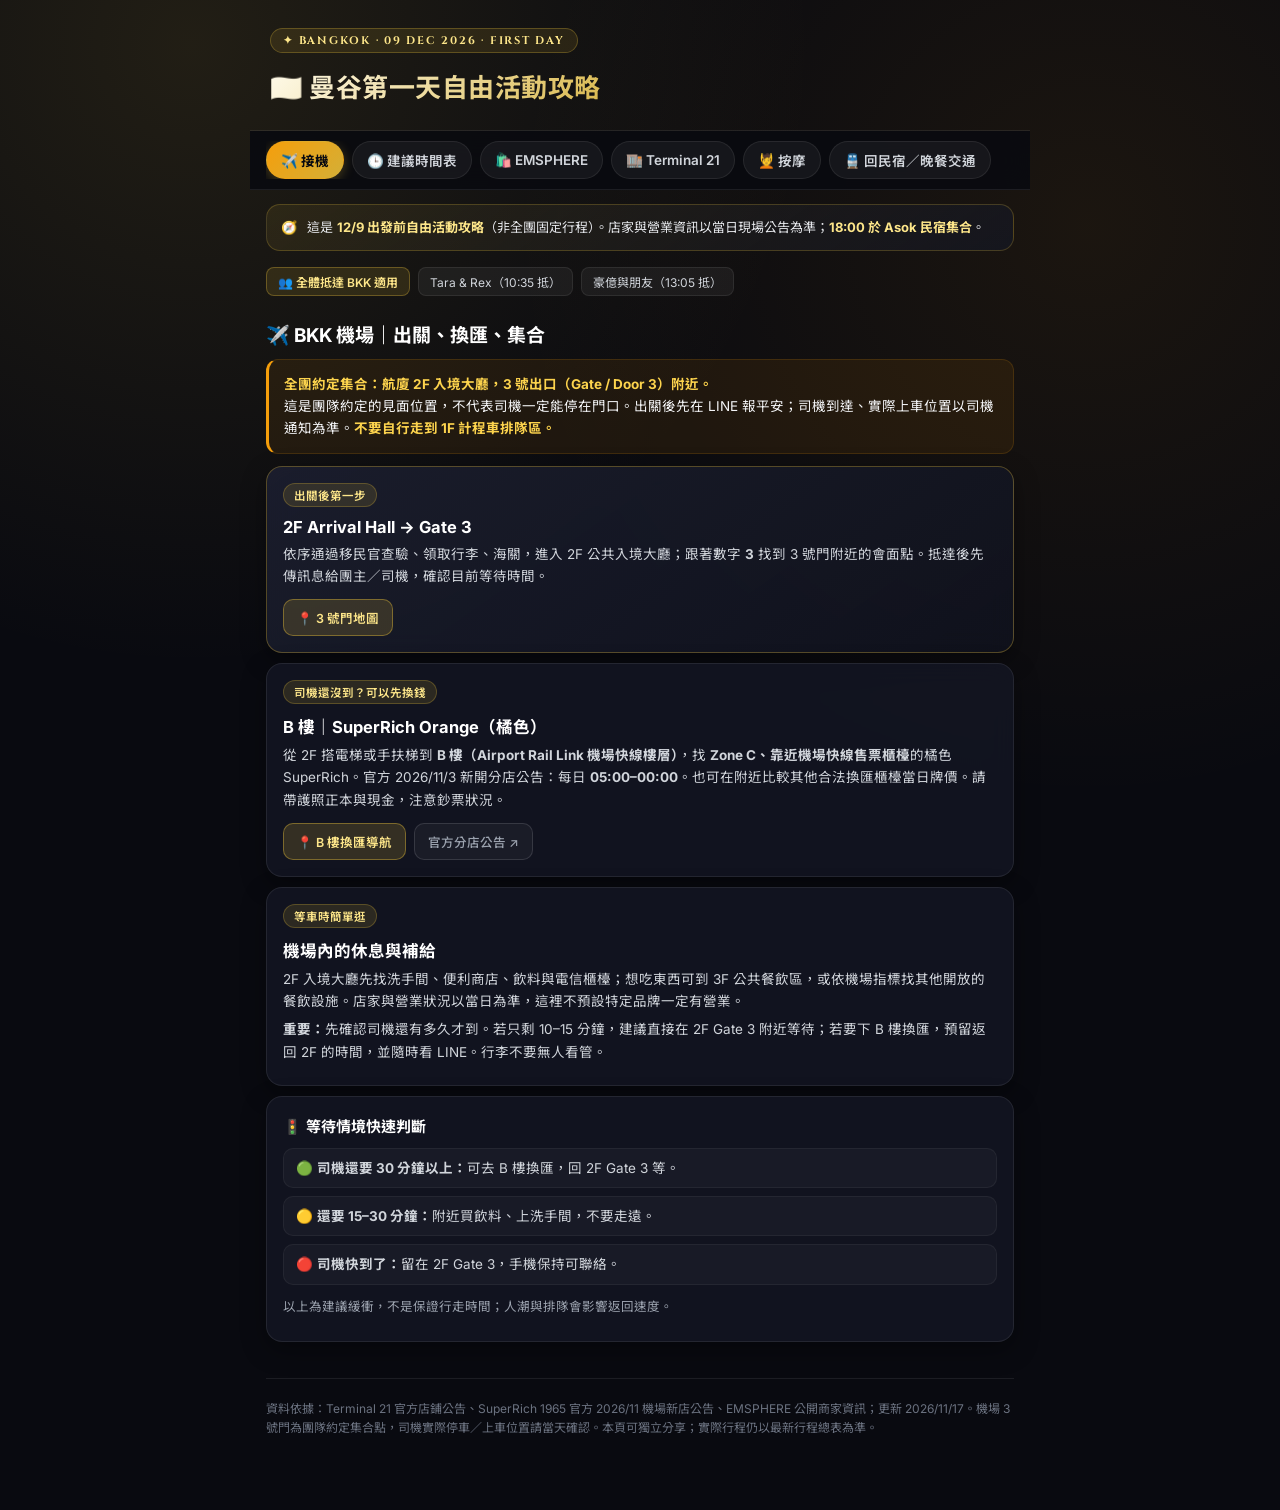
==== commit a9d07c98: "Add files via upload" ====
--- a/tera_rex_bangkok_guide.html
+++ b/tera_rex_bangkok_guide.html
@@ -445,7 +445,7 @@
       <section id="airport">
         <div class="crew-bar">
           <span class="crew-badge highlight">👥 全體抵達 BKK 適用</span>
-          <span class="crew-badge">Tera &amp; Rex（10:35 抵）</span>
+          <span class="crew-badge">Tara &amp; Rex（10:35 抵）</span>
           <span class="crew-badge">豪億與朋友（13:05 抵）</span>
         </div>
 
@@ -496,11 +496,11 @@
     <div aria-labelledby="button-schedule" class="tab-panel" id="tab-schedule" role="tabpanel">
       <section id="route">
         <div class="crew-bar">
-          <span class="crew-badge highlight">🎯 Tera、Rex 主力路線</span>
+          <span class="crew-badge highlight">🎯 Tara、Rex 主力路線</span>
           <span class="crew-badge">BTS Phrom Phong 站</span>
         </div>
 
-        <h2>⏱ Tera、Rex 建議時間表</h2>
+        <h2>⏱ Tara、Rex 建議時間表</h2>
         <div class="card accent-gold">
           <div class="timeline">
             <div class="tl-item"><span class="time">11:30</span> BKK 機場上車，行李交司機保管</div>
@@ -519,7 +519,7 @@
     <!-- TAB 3: EMSPHERE -->
     <div aria-labelledby="button-emsphere" class="tab-panel" id="tab-emsphere" role="tabpanel">
       <div class="crew-bar">
-        <span class="crew-badge highlight">🎯 Tera、Rex 午餐與逛街主場</span>
+        <span class="crew-badge highlight">🎯 Tara、Rex 午餐與逛街主場</span>
         <span class="crew-badge">BTS Phrom Phong 站</span>
       </div>
 
@@ -532,7 +532,7 @@
 
       <h2 id="em-intro">🛍️ EMSPHERE｜第一站商場介紹</h2>
       <div class="card">
-        <p class="small">EMSPHERE 位於 Sukhumvit 的 EM District 商圈，靠近 <strong>BTS Phrom Phong</strong>。Tera、Rex 由司機送達後可先在館內吃午餐、換匯，再逛泰國設計服飾與生活選物。和 Terminal 21 是<strong>不同商場、不同地點</strong>。</p>
+        <p class="small">EMSPHERE 位於 Sukhumvit 的 EM District 商圈，靠近 <strong>BTS Phrom Phong</strong>。Tara、Rex 由司機送達後可先在館內吃午餐、換匯，再逛泰國設計服飾與生活選物。和 Terminal 21 是<strong>不同商場、不同地點</strong>。</p>
         <p class="small">建議先逛 G／GM 樓餐飲，再逛 M、1F；2F 可找換匯櫃檯，3F 有 IKEA。店鋪與樓層以現場公告為準。</p>
         <div class="btn-row">
           <a class="btn" href="https://www.google.com/maps/search/?api=1&amp;query=EMSPHERE+Bangkok" rel="noopener" target="_blank">📍 EMSPHERE 導航</a>
@@ -581,7 +581,7 @@
     <div aria-labelledby="button-terminal" class="tab-panel" id="tab-terminal" role="tabpanel">
       <div class="crew-bar">
         <span class="crew-badge highlight">🎯 豪億與朋友主力路線</span>
-        <span class="crew-badge">Tera &amp; Rex 順遊備案</span>
+        <span class="crew-badge">Tara &amp; Rex 順遊備案</span>
         <span class="crew-badge">BTS Asok 站</span>
       </div>
 
@@ -595,7 +595,7 @@
       <section id="terminal">
         <h2 id="t-intro">🏬 Terminal 21 Asok｜民宿旁的備用行程</h2>
         <div class="callout">
-          這裡是 <strong>Asok 的 Terminal 21</strong>，不是 Pattaya 的 Terminal 21！適合豪億與朋友抵達民宿後直接逛，也適合 Tera、Rex 提早逛完 EMSPHERE 後順路去。商場一般營業 10:00–22:00，當日仍以現場公告為準。
+          這裡是 <strong>Asok 的 Terminal 21</strong>，不是 Pattaya 的 Terminal 21！適合豪億與朋友抵達民宿後直接逛，也適合 Tara、Rex 提早逛完 EMSPHERE 後順路去。商場一般營業 10:00–22:00，當日仍以現場公告為準。
         </div>
 
         <h2 id="t-food">🍜 Terminal 21｜美食與飲料</h2>
@@ -701,7 +701,7 @@
         </div>
 
         <div class="card small">
-          <strong style="color:var(--gold-light);font-size:15px;">給 Tera、Rex｜EMSPHERE → Terminal 21</strong>
+          <strong style="color:var(--gold-light);font-size:15px;">給 Tara、Rex｜EMSPHERE → Terminal 21</strong>
           <p>從 BTS Phrom Phong 搭往 Khu Khot 方向，一站到 Asok，跟著 Terminal 21／Exit 1 指標走連通道。逛完再走回民宿；民宿精確入口與步行路線以房東提供的地址為準。</p>
         </div>
       </section>
@@ -760,7 +760,7 @@
     <div aria-labelledby="button-transport" class="tab-panel" id="tab-transport" role="tabpanel">
       <div class="crew-bar">
         <span class="crew-badge highlight">👥 全員 18:00 民宿集合適用</span>
-        <span class="crew-badge">Tera、Rex、豪億與朋友</span>
+        <span class="crew-badge">Tara、Rex、豪億與朋友</span>
       </div>
 
       <h2>🚆 回民宿與前往晚餐餐廳</h2>
